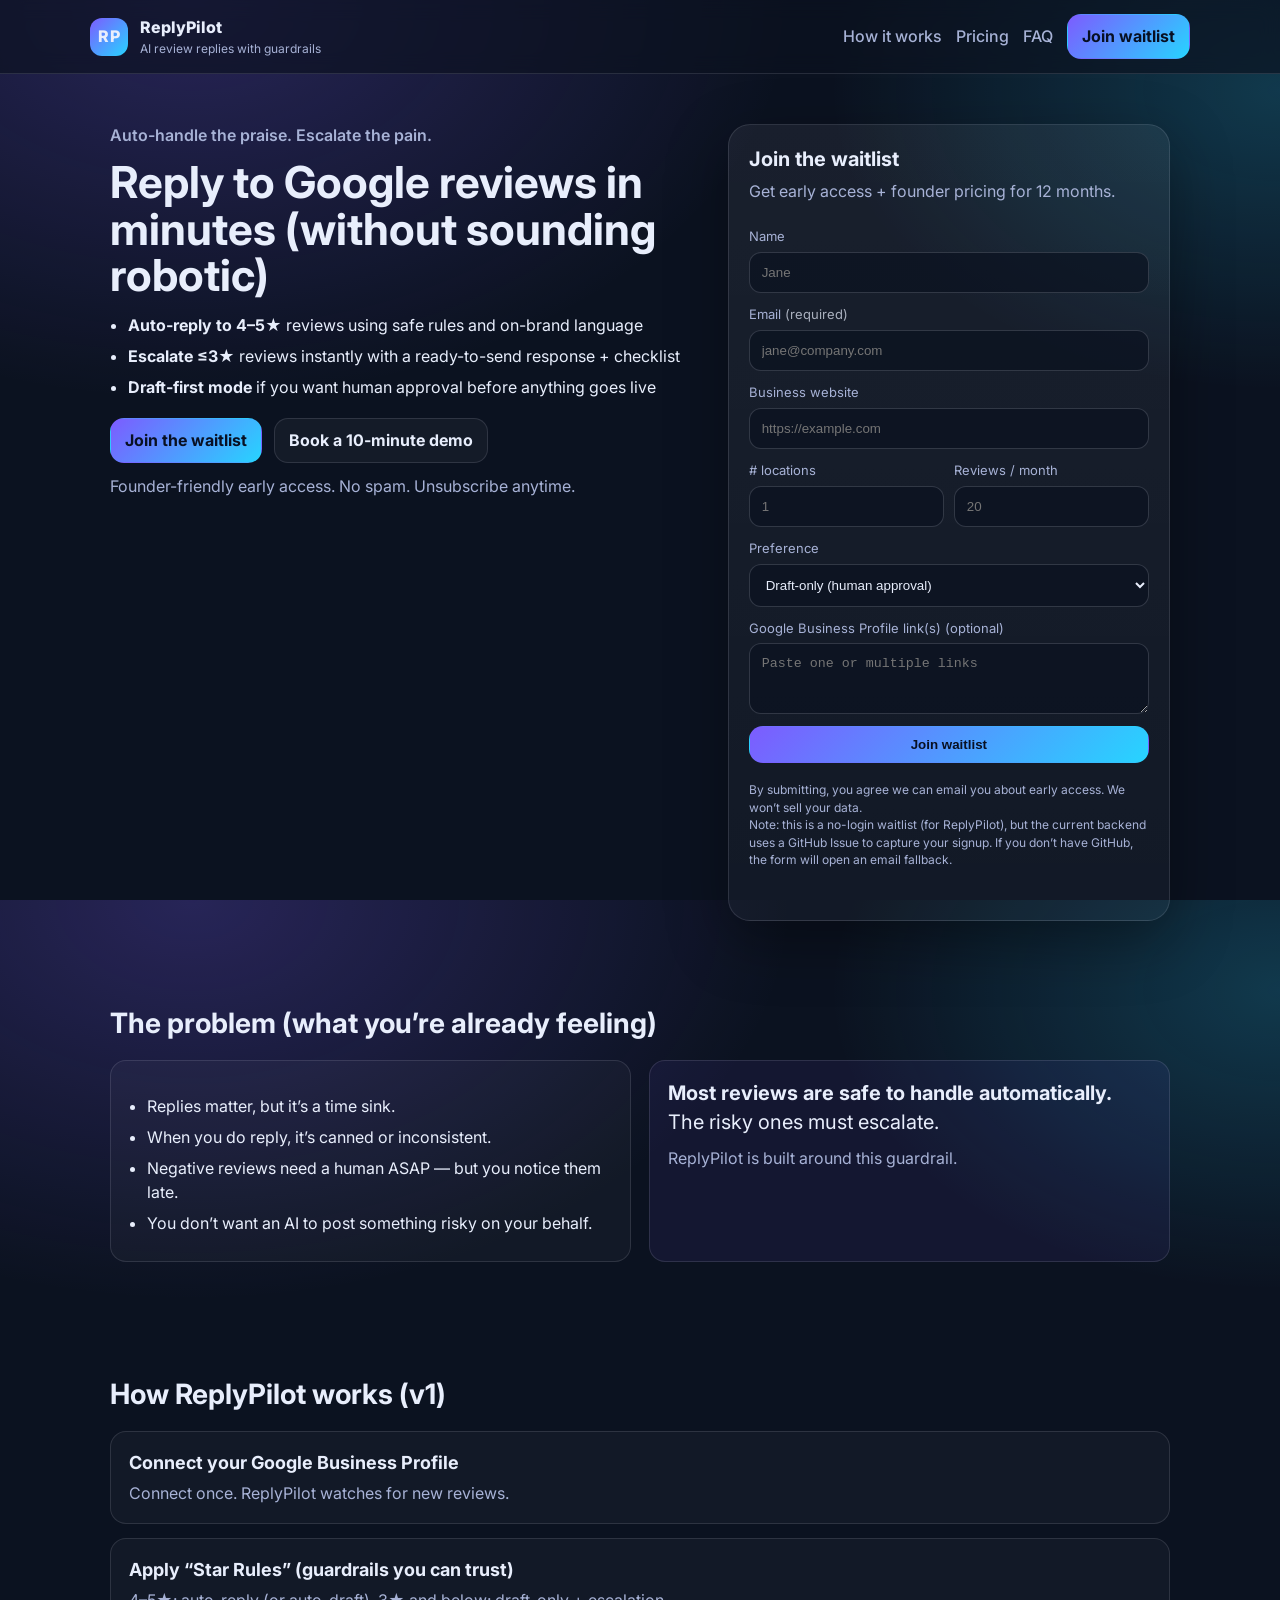
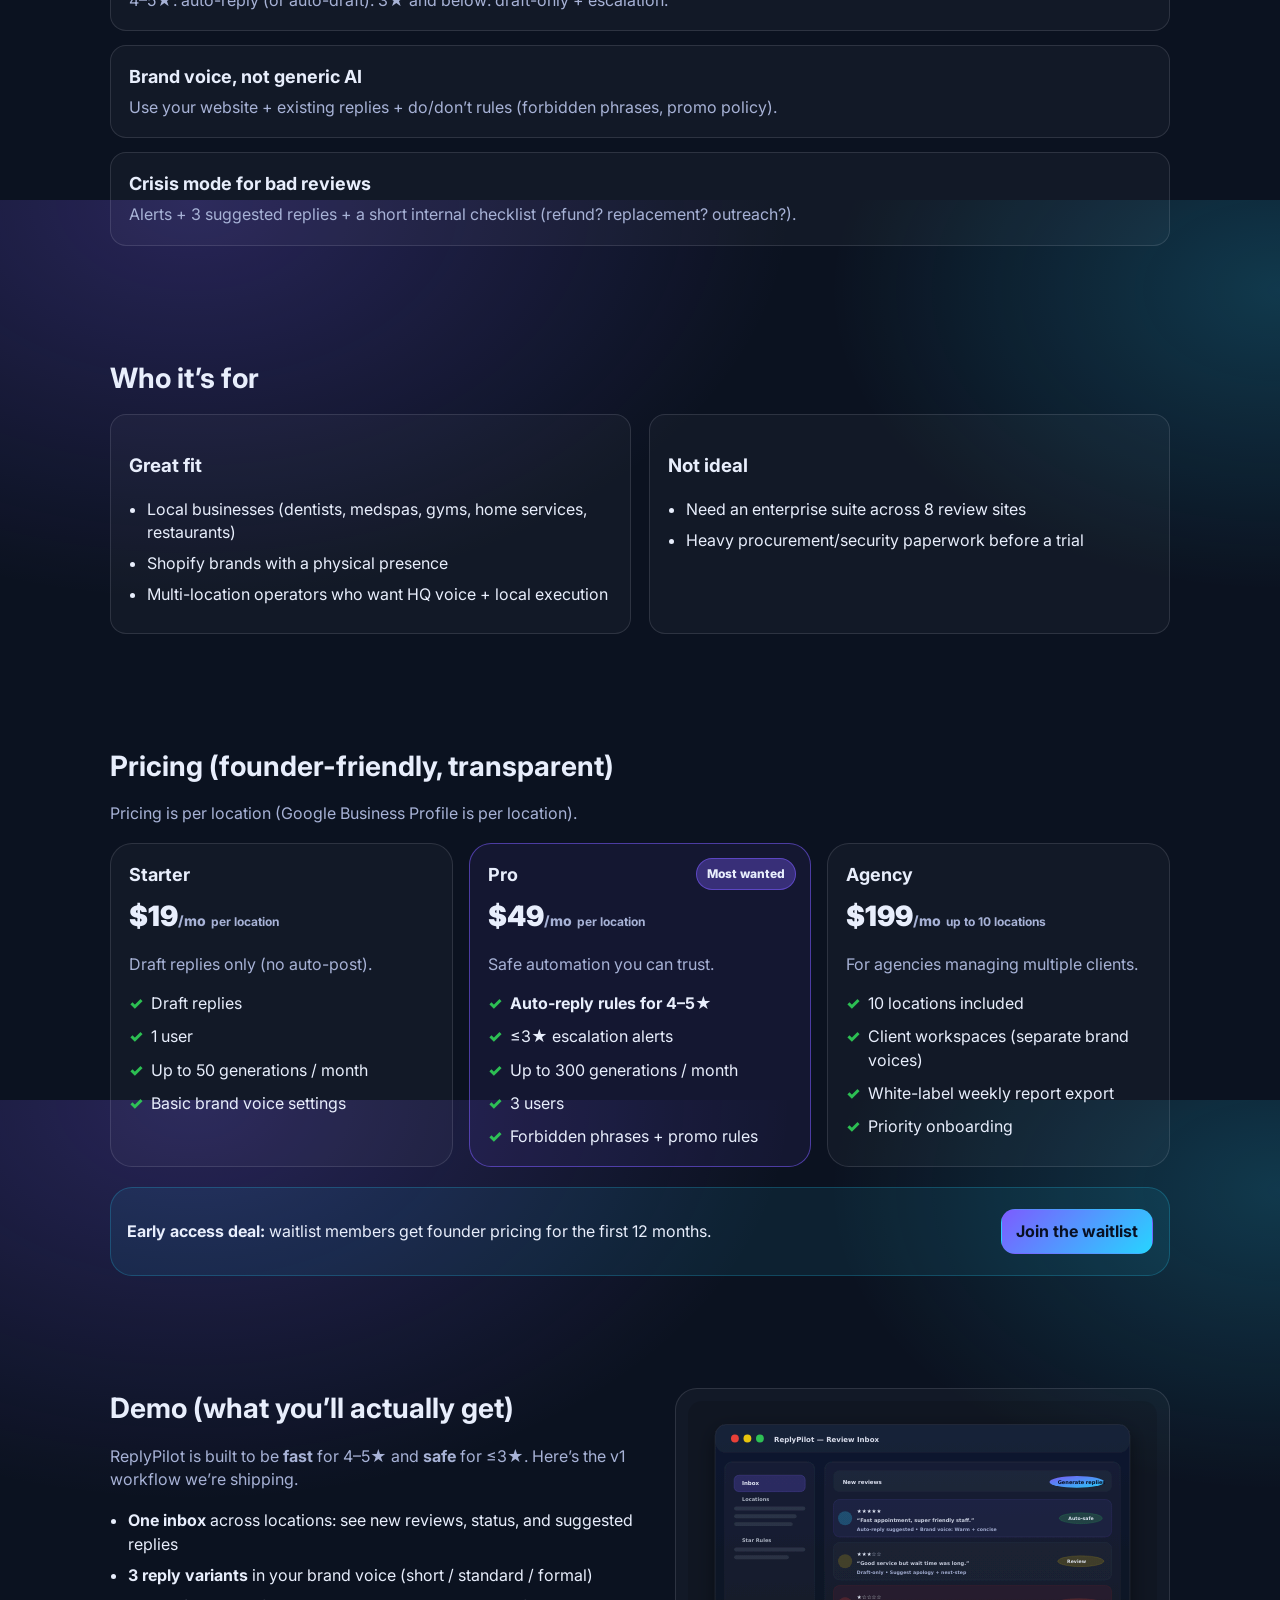
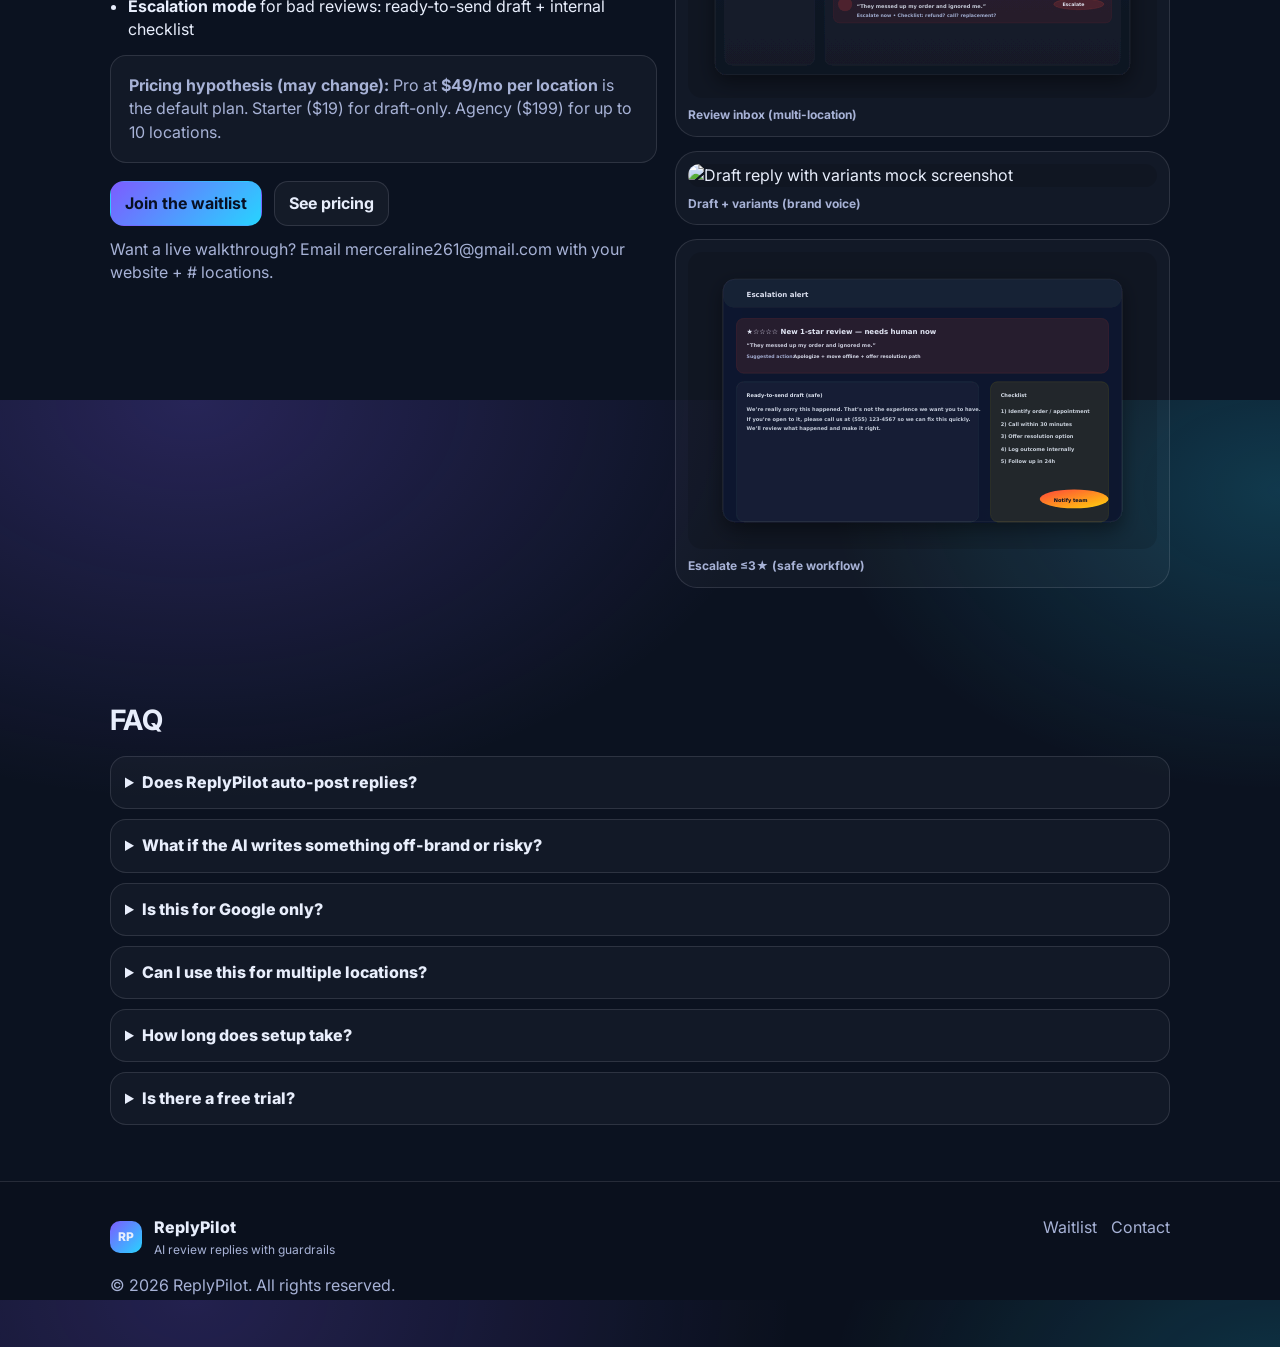
==== index.html @ cf3e29af "Add demo screenshots + CTA section" ====
<!doctype html>
<html lang="en">
  <head>
    <meta charset="utf-8" />
    <meta name="viewport" content="width=device-width, initial-scale=1" />
    <title>ReplyPilot — AI Review Replies for Google Business Profile</title>
    <meta
      name="description"
      content="ReplyPilot helps local businesses reply to Google reviews fast, consistently, and in their brand voice—with safe guardrails. Join the waitlist for early access + founder pricing."
    />
    <meta property="og:title" content="ReplyPilot — AI review replies with guardrails" />
    <meta
      property="og:description"
      content="Auto-handle the praise. Escalate the pain. Join the waitlist for early access + founder pricing."
    />
    <meta property="og:type" content="website" />
    <meta name="theme-color" content="#0b1220" />

    <link rel="preconnect" href="https://fonts.googleapis.com" />
    <link rel="preconnect" href="https://fonts.gstatic.com" crossorigin />
    <link
      href="https://fonts.googleapis.com/css2?family=Inter:wght@400;500;600;700&display=swap"
      rel="stylesheet"
    />
    <link rel="stylesheet" href="./styles.css" />
  </head>

  <body>
    <header class="topbar">
      <div class="container topbar__inner">
        <div class="brand">
          <div class="brand__mark" aria-hidden="true">RP</div>
          <div class="brand__text">
            <div class="brand__name">ReplyPilot</div>
            <div class="brand__tag">AI review replies with guardrails</div>
          </div>
        </div>

        <nav class="topbar__nav" aria-label="Primary">
          <a href="#how" class="navlink">How it works</a>
          <a href="#pricing" class="navlink">Pricing</a>
          <a href="#faq" class="navlink">FAQ</a>
          <a href="#waitlist" class="btn btn--primary">Join waitlist</a>
        </nav>
      </div>
    </header>

    <main>
      <section class="hero">
        <div class="container hero__grid">
          <div class="hero__copy">
            <p class="eyebrow">Auto-handle the praise. Escalate the pain.</p>
            <h1>Reply to Google reviews in minutes (without sounding robotic)</h1>

            <ul class="bullets">
              <li><strong>Auto-reply to 4–5★</strong> reviews using safe rules and on-brand language</li>
              <li><strong>Escalate ≤3★</strong> reviews instantly with a ready-to-send response + checklist</li>
              <li><strong>Draft-first mode</strong> if you want human approval before anything goes live</li>
            </ul>

            <div class="cta-row">
              <a class="btn btn--primary" href="#waitlist">Join the waitlist</a>
              <a class="btn btn--ghost" href="#demo">Book a 10-minute demo</a>
            </div>

            <p class="subtext">Founder-friendly early access. No spam. Unsubscribe anytime.</p>
          </div>

          <aside class="hero__card" aria-label="Waitlist card">
            <div class="card">
              <div class="card__header">
                <h2 class="card__title">Join the waitlist</h2>
                <p class="card__subtitle">Get early access + founder pricing for 12 months.</p>
              </div>

              <form id="waitlist" class="form" autocomplete="on">
                <label class="field">
                  <span>Name</span>
                  <input name="name" type="text" placeholder="Jane" />
                </label>

                <label class="field">
                  <span>Email <em>(required)</em></span>
                  <input name="email" type="email" required placeholder="jane@company.com" />
                </label>

                <label class="field">
                  <span>Business website</span>
                  <input name="website" type="url" placeholder="https://example.com" />
                </label>

                <div class="fieldrow">
                  <label class="field">
                    <span># locations</span>
                    <input name="locations" inputmode="numeric" pattern="[0-9]*" placeholder="1" />
                  </label>

                  <label class="field">
                    <span>Reviews / month</span>
                    <input name="reviews_per_month" inputmode="numeric" pattern="[0-9]*" placeholder="20" />
                  </label>
                </div>

                <label class="field">
                  <span>Preference</span>
                  <select name="mode">
                    <option value="draft_only">Draft-only (human approval)</option>
                    <option value="auto_reply_positive">Auto-reply 4–5★, escalate ≤3★</option>
                    <option value="unsure">Not sure yet</option>
                  </select>
                </label>

                <label class="field">
                  <span>Google Business Profile link(s) (optional)</span>
                  <textarea
                    name="gbp_links"
                    rows="3"
                    placeholder="Paste one or multiple links"
                  ></textarea>
                </label>

                <input type="hidden" name="source" value="replypilot-waitlist" />
                <input type="hidden" name="page" value="/" />

                <!-- Attribution (populated by app.js from URL + localStorage) -->
                <input type="hidden" name="utm_source" value="" />
                <input type="hidden" name="utm_medium" value="" />
                <input type="hidden" name="utm_campaign" value="" />
                <input type="hidden" name="utm_content" value="" />
                <input type="hidden" name="utm_term" value="" />
                <input type="hidden" name="ref" value="" />
                <input type="hidden" name="landing" value="" />

                <button class="btn btn--primary btn--full" type="submit">
                  Join waitlist
                </button>

                <p class="fineprint">
                  By submitting, you agree we can email you about early access. We won’t sell your data.
                  <br />
                  Note: this is a no-login waitlist (for ReplyPilot), but the current backend uses a GitHub Issue to capture your signup.
                  If you don’t have GitHub, the form will open an email fallback.
                </p>

                <div class="form__status" role="status" aria-live="polite"></div>
              </form>
            </div>
          </aside>
        </div>
      </section>

      <section class="section" id="problem">
        <div class="container">
          <h2>The problem (what you’re already feeling)</h2>
          <div class="grid-2">
            <div class="panel">
              <ul class="bullets">
                <li>Replies matter, but it’s a time sink.</li>
                <li>When you do reply, it’s canned or inconsistent.</li>
                <li>Negative reviews need a human ASAP — but you notice them late.</li>
                <li>You don’t want an AI to post something risky on your behalf.</li>
              </ul>
            </div>
            <div class="panel panel--quote">
              <p class="quote">
                <strong>Most reviews are safe to handle automatically.</strong><br />
                The risky ones must escalate.
              </p>
              <p class="quote__sub">ReplyPilot is built around this guardrail.</p>
            </div>
          </div>
        </div>
      </section>

      <section class="section" id="how">
        <div class="container">
          <h2>How ReplyPilot works (v1)</h2>
          <ol class="steps">
            <li>
              <h3>Connect your Google Business Profile</h3>
              <p>Connect once. ReplyPilot watches for new reviews.</p>
            </li>
            <li>
              <h3>Apply “Star Rules” (guardrails you can trust)</h3>
              <p>
                4–5★: auto-reply (or auto-draft). 3★ and below: draft-only + escalation.
              </p>
            </li>
            <li>
              <h3>Brand voice, not generic AI</h3>
              <p>
                Use your website + existing replies + do/don’t rules (forbidden phrases, promo policy).
              </p>
            </li>
            <li>
              <h3>Crisis mode for bad reviews</h3>
              <p>
                Alerts + 3 suggested replies + a short internal checklist (refund? replacement? outreach?).
              </p>
            </li>
          </ol>
        </div>
      </section>

      <section class="section" id="for">
        <div class="container">
          <h2>Who it’s for</h2>
          <div class="grid-2">
            <div class="panel">
              <h3>Great fit</h3>
              <ul class="bullets">
                <li>Local businesses (dentists, medspas, gyms, home services, restaurants)</li>
                <li>Shopify brands with a physical presence</li>
                <li>Multi-location operators who want HQ voice + local execution</li>
              </ul>
            </div>
            <div class="panel">
              <h3>Not ideal</h3>
              <ul class="bullets">
                <li>Need an enterprise suite across 8 review sites</li>
                <li>Heavy procurement/security paperwork before a trial</li>
              </ul>
            </div>
          </div>
        </div>
      </section>

      <section class="section" id="pricing">
        <div class="container">
          <h2>Pricing (founder-friendly, transparent)</h2>
          <p class="section__lead">Pricing is per location (Google Business Profile is per location).</p>

          <div class="pricing">
            <article class="pricecard">
              <div class="pricecard__top">
                <h3>Starter</h3>
                <p class="price">$19<span>/mo</span> <small>per location</small></p>
                <p class="muted">Draft replies only (no auto-post).</p>
              </div>
              <ul class="checklist">
                <li>Draft replies</li>
                <li>1 user</li>
                <li>Up to 50 generations / month</li>
                <li>Basic brand voice settings</li>
              </ul>
            </article>

            <article class="pricecard pricecard--featured" aria-label="Pro plan">
              <div class="pricecard__badge">Most wanted</div>
              <div class="pricecard__top">
                <h3>Pro</h3>
                <p class="price">$49<span>/mo</span> <small>per location</small></p>
                <p class="muted">Safe automation you can trust.</p>
              </div>
              <ul class="checklist">
                <li><strong>Auto-reply rules for 4–5★</strong></li>
                <li>≤3★ escalation alerts</li>
                <li>Up to 300 generations / month</li>
                <li>3 users</li>
                <li>Forbidden phrases + promo rules</li>
              </ul>
            </article>

            <article class="pricecard">
              <div class="pricecard__top">
                <h3>Agency</h3>
                <p class="price">$199<span>/mo</span> <small>up to 10 locations</small></p>
                <p class="muted">For agencies managing multiple clients.</p>
              </div>
              <ul class="checklist">
                <li>10 locations included</li>
                <li>Client workspaces (separate brand voices)</li>
                <li>White-label weekly report export</li>
                <li>Priority onboarding</li>
              </ul>
            </article>
          </div>

          <div class="callout">
            <p>
              <strong>Early access deal:</strong> waitlist members get founder pricing for the first 12 months.
            </p>
            <a class="btn btn--primary" href="#waitlist">Join the waitlist</a>
          </div>
        </div>
      </section>

      <section class="section" id="demo">
        <div class="container">
          <div class="demo">
            <div class="demo__copy">
              <h2>Demo (what you’ll actually get)</h2>
              <p class="section__lead">
                ReplyPilot is built to be <strong>fast</strong> for 4–5★ and <strong>safe</strong> for ≤3★.
                Here’s the v1 workflow we’re shipping.
              </p>

              <ul class="bullets demo__bullets">
                <li><strong>One inbox</strong> across locations: see new reviews, status, and suggested replies</li>
                <li><strong>3 reply variants</strong> in your brand voice (short / standard / formal)</li>
                <li><strong>Escalation mode</strong> for bad reviews: ready-to-send draft + internal checklist</li>
              </ul>

              <div class="panel demo__pricing">
                <p class="muted" style="margin:0">
                  <strong>Pricing hypothesis (may change):</strong>
                  <span>Pro at <strong>$49/mo per location</strong> is the default plan.</span>
                  <span class="muted">Starter ($19) for draft-only. Agency ($199) for up to 10 locations.</span>
                </p>
              </div>

              <div class="cta-row">
                <a class="btn btn--primary" href="#waitlist">Join the waitlist</a>
                <a class="btn btn--ghost" href="#pricing">See pricing</a>
              </div>

              <p class="subtext" style="margin-bottom:0">
                Want a live walkthrough? Email
                <a href="mailto:merceraline261@gmail.com?subject=ReplyPilot%20demo%20request">merceraline261@gmail.com</a>
                with your website + # locations.
              </p>
            </div>

            <div class="demo__shots" aria-label="Product screenshots">
              <figure class="shot">
                <img src="./assets/screens/inbox.svg" alt="ReplyPilot review inbox mock screenshot" loading="lazy" />
                <figcaption>Review inbox (multi-location)</figcaption>
              </figure>
              <figure class="shot">
                <img src="./assets/screens/draft.svg" alt="Draft reply with variants mock screenshot" loading="lazy" />
                <figcaption>Draft + variants (brand voice)</figcaption>
              </figure>
              <figure class="shot">
                <img src="./assets/screens/escalation.svg" alt="Escalation alert mock screenshot" loading="lazy" />
                <figcaption>Escalate ≤3★ (safe workflow)</figcaption>
              </figure>
            </div>
          </div>
        </div>
      </section>

      <section class="section" id="faq">
        <div class="container">
          <h2>FAQ</h2>
          <div class="faq">
            <details>
              <summary>Does ReplyPilot auto-post replies?</summary>
              <p>
                Only if you turn it on — and only for reviews that match your safe rules (typically 4–5★).
                Negative reviews default to draft-only + escalation.
              </p>
            </details>
            <details>
              <summary>What if the AI writes something off-brand or risky?</summary>
              <p>
                You control tone, max length, forbidden phrases, and promo/discount policy. You can keep
                everything in draft-only mode.
              </p>
            </details>
            <details>
              <summary>Is this for Google only?</summary>
              <p>
                V1 focuses on Google Business Profile because it’s where most SMB review volume lives.
                Other platforms may come later.
              </p>
            </details>
            <details>
              <summary>Can I use this for multiple locations?</summary>
              <p>Yes. Pricing is per location and the inbox supports multi-location views.</p>
            </details>
            <details>
              <summary>How long does setup take?</summary>
              <p>Target: 10 minutes.</p>
            </details>
            <details>
              <summary>Is there a free trial?</summary>
              <p>
                For early access, we’ll offer a short trial (or a “first month refundable”) depending on
                onboarding load.
              </p>
            </details>
          </div>
        </div>
      </section>

      <footer class="footer">
        <div class="container footer__inner">
          <div>
            <div class="brand brand--small">
              <div class="brand__mark" aria-hidden="true">RP</div>
              <div class="brand__text">
                <div class="brand__name">ReplyPilot</div>
                <div class="brand__tag">AI review replies with guardrails</div>
              </div>
            </div>
            <p class="muted">© <span id="year"></span> ReplyPilot. All rights reserved.</p>
          </div>

          <div class="footer__links">
            <a href="#waitlist">Waitlist</a>
            <a href="mailto:merceraline261@gmail.com">Contact</a>
          </div>
        </div>
      </footer>
    </main>

    <script src="./app.js"></script>
  </body>
</html>
---- styles.css ----
:root{
  --bg:#0b1220;
  --panel:#0f1930;
  --panel2:#0e1730;
  --text:#e8eefc;
  --muted:#a7b2d6;
  --brand:#7c5cff;
  --brand2:#27d4ff;
  --ok:#30d158;
  --warn:#ffd60a;
  --danger:#ff453a;
  --border:rgba(232,238,252,.12);
  --shadow: 0 20px 60px rgba(0,0,0,.35);
  --radius:16px;
  --radius2:22px;
  --max:1100px;
}
*{box-sizing:border-box}
html,body{height:100%}
body{
  margin:0;
  font-family:Inter,system-ui,-apple-system,Segoe UI,Roboto,Helvetica,Arial,sans-serif;
  background: radial-gradient(1200px 800px at 15% 0%, rgba(124,92,255,.25), transparent 50%),
              radial-gradient(900px 600px at 100% 10%, rgba(39,212,255,.20), transparent 50%),
              var(--bg);
  color:var(--text);
  line-height:1.45;
}
a{color:inherit;text-decoration:none}
a:hover{text-decoration:underline}

.container{max-width:var(--max);margin:0 auto;padding:0 20px}

.topbar{
  position:sticky;top:0;z-index:10;
  backdrop-filter: blur(10px);
  background:rgba(11,18,32,.65);
  border-bottom:1px solid var(--border);
}
.topbar__inner{display:flex;align-items:center;justify-content:space-between;padding:14px 0;gap:16px}
.topbar__nav{display:flex;align-items:center;gap:14px;flex-wrap:wrap;justify-content:flex-end}
.navlink{color:var(--muted);font-weight:500}
.navlink:hover{color:var(--text);text-decoration:none}

.brand{display:flex;align-items:center;gap:12px}
.brand__mark{
  width:38px;height:38px;border-radius:12px;
  display:grid;place-items:center;
  background:linear-gradient(135deg,var(--brand),var(--brand2));
  font-weight:800;letter-spacing:.5px;
}
.brand__name{font-weight:800}
.brand__tag{color:var(--muted);font-size:12px;margin-top:1px}
.brand--small .brand__mark{width:32px;height:32px;border-radius:10px;font-size:12px}

.hero{padding:50px 0 26px}
.hero__grid{display:grid;grid-template-columns:1.2fr .9fr;gap:28px;align-items:start}
.eyebrow{color:var(--muted);font-weight:600;margin:0 0 12px}
.hero h1{font-size:44px;line-height:1.05;margin:0 0 14px}
.subtext{color:var(--muted);margin-top:12px}

.bullets{margin:16px 0 0;padding-left:18px;color:var(--text)}
.bullets li{margin:8px 0;color:var(--text)}

.cta-row{display:flex;gap:12px;flex-wrap:wrap;margin-top:18px}

.section{padding:56px 0}
.section h2{font-size:28px;margin:0 0 16px}
.section__lead{color:var(--muted);margin:0 0 18px}

.grid-2{display:grid;grid-template-columns:1fr 1fr;gap:18px}
.panel{
  background:rgba(255,255,255,.03);
  border:1px solid var(--border);
  border-radius:var(--radius);
  padding:18px;
}
.panel--quote{background:rgba(124,92,255,.08)}
.quote{font-size:20px;margin:0}
.quote__sub{color:var(--muted);margin:10px 0 0}

.steps{list-style:none;padding:0;margin:0;display:grid;gap:14px}
.steps li{
  background:rgba(255,255,255,.03);
  border:1px solid var(--border);
  border-radius:var(--radius);
  padding:18px;
}
.steps h3{margin:0 0 6px;font-size:18px}
.steps p{margin:0;color:var(--muted)}

.card{
  background:linear-gradient(180deg, rgba(255,255,255,.06), rgba(255,255,255,.03));
  border:1px solid var(--border);
  border-radius:var(--radius2);
  box-shadow:var(--shadow);
  overflow:hidden;
}
.card__header{padding:20px 20px 10px}
.card__title{margin:0;font-size:20px}
.card__subtitle{margin:6px 0 0;color:var(--muted)}

.form{padding:14px 20px 20px;display:grid;gap:12px}
.field{display:grid;gap:6px}
.field span{color:var(--muted);font-size:13px}
.field em{font-style:normal;color:rgba(232,238,252,.7)}
input,textarea,select{
  width:100%;
  padding:12px 12px;
  border-radius:12px;
  border:1px solid rgba(232,238,252,.16);
  background:rgba(11,18,32,.7);
  color:var(--text);
  outline:none;
}
textarea{resize:vertical}
input:focus,textarea:focus,select:focus{border-color:rgba(124,92,255,.65);box-shadow:0 0 0 4px rgba(124,92,255,.16)}

.fieldrow{display:grid;grid-template-columns:1fr 1fr;gap:10px}

.btn{
  display:inline-flex;align-items:center;justify-content:center;
  border-radius:14px;
  padding:10px 14px;
  font-weight:700;
  border:1px solid transparent;
  cursor:pointer;
}
.btn--full{width:100%}
.btn--primary{
  background:linear-gradient(135deg,var(--brand),var(--brand2));
  color:#081023;
}
.btn--ghost{
  background:rgba(255,255,255,.04);
  border:1px solid var(--border);
  color:var(--text);
}
.btn--ghost:hover{background:rgba(255,255,255,.06);text-decoration:none}
.btn--primary:hover{text-decoration:none;filter:saturate(1.06)}

.fineprint{color:var(--muted);font-size:12px;margin:6px 0 0}
.form__status{min-height:20px;font-size:13px;color:var(--muted)}
.form__status.success{color:rgba(48,209,88,.9)}
.form__status.error{color:rgba(255,69,58,.95)}

.pricing{display:grid;grid-template-columns:1fr 1fr 1fr;gap:16px;margin-top:18px}
.pricecard{
  background:rgba(255,255,255,.03);
  border:1px solid var(--border);
  border-radius:var(--radius2);
  padding:18px;
  position:relative;
}
.pricecard--featured{border-color:rgba(124,92,255,.55);background:rgba(124,92,255,.08)}
.pricecard__badge{
  position:absolute;top:14px;right:14px;
  background:rgba(124,92,255,.35);
  border:1px solid rgba(124,92,255,.55);
  color:var(--text);
  font-size:12px;font-weight:800;
  padding:6px 10px;border-radius:999px;
}
.pricecard__top h3{margin:0 0 8px;font-size:18px}
.price{margin:0;font-size:28px;font-weight:900}
.price span{font-size:14px;font-weight:800;color:var(--muted)}
.price small{font-size:12px;font-weight:700;color:var(--muted)}
.muted{color:var(--muted)}
.checklist{list-style:none;margin:14px 0 0;padding:0;display:grid;gap:10px}
.checklist li{padding-left:22px;position:relative;color:var(--text)}
.checklist li:before{content:"✓";position:absolute;left:0;top:0;color:rgba(48,209,88,.9);font-weight:900}

.callout{
  margin-top:20px;
  display:flex;align-items:center;justify-content:space-between;gap:14px;flex-wrap:wrap;
  background:rgba(39,212,255,.08);
  border:1px solid rgba(39,212,255,.22);
  border-radius:var(--radius2);
  padding:16px;
}

.demo{display:grid;grid-template-columns:1.05fr .95fr;gap:18px;align-items:start}
.demo__bullets{margin-top:10px}
.demo__pricing{margin-top:14px}
.demo__shots{display:grid;gap:14px}
.shot{
  margin:0;
  background:rgba(255,255,255,.03);
  border:1px solid var(--border);
  border-radius:var(--radius2);
  padding:12px;
}
.shot img{
  width:100%;height:auto;display:block;
  border-radius:14px;
  background:rgba(0,0,0,.12);
}
.shot figcaption{margin-top:8px;color:var(--muted);font-size:12px;font-weight:700}

.faq{display:grid;gap:10px}
.faq details{background:rgba(255,255,255,.03);border:1px solid var(--border);border-radius:var(--radius);padding:14px}
.faq summary{cursor:pointer;font-weight:800}
.faq p{margin:10px 0 0;color:var(--muted)}

.footer{padding:34px 0;border-top:1px solid var(--border);background:rgba(0,0,0,.10)}
.footer__inner{display:flex;justify-content:space-between;align-items:flex-start;gap:20px;flex-wrap:wrap}
.footer__links{display:flex;gap:14px;color:var(--muted)}

@media (max-width: 980px){
  .hero__grid{grid-template-columns:1fr;}
  .hero h1{font-size:36px}
  .pricing{grid-template-columns:1fr;}
  .demo{grid-template-columns:1fr;}
}
@media (max-width: 680px){
  .topbar__nav{display:none}
  .grid-2{grid-template-columns:1fr}
  .fieldrow{grid-template-columns:1fr}
}
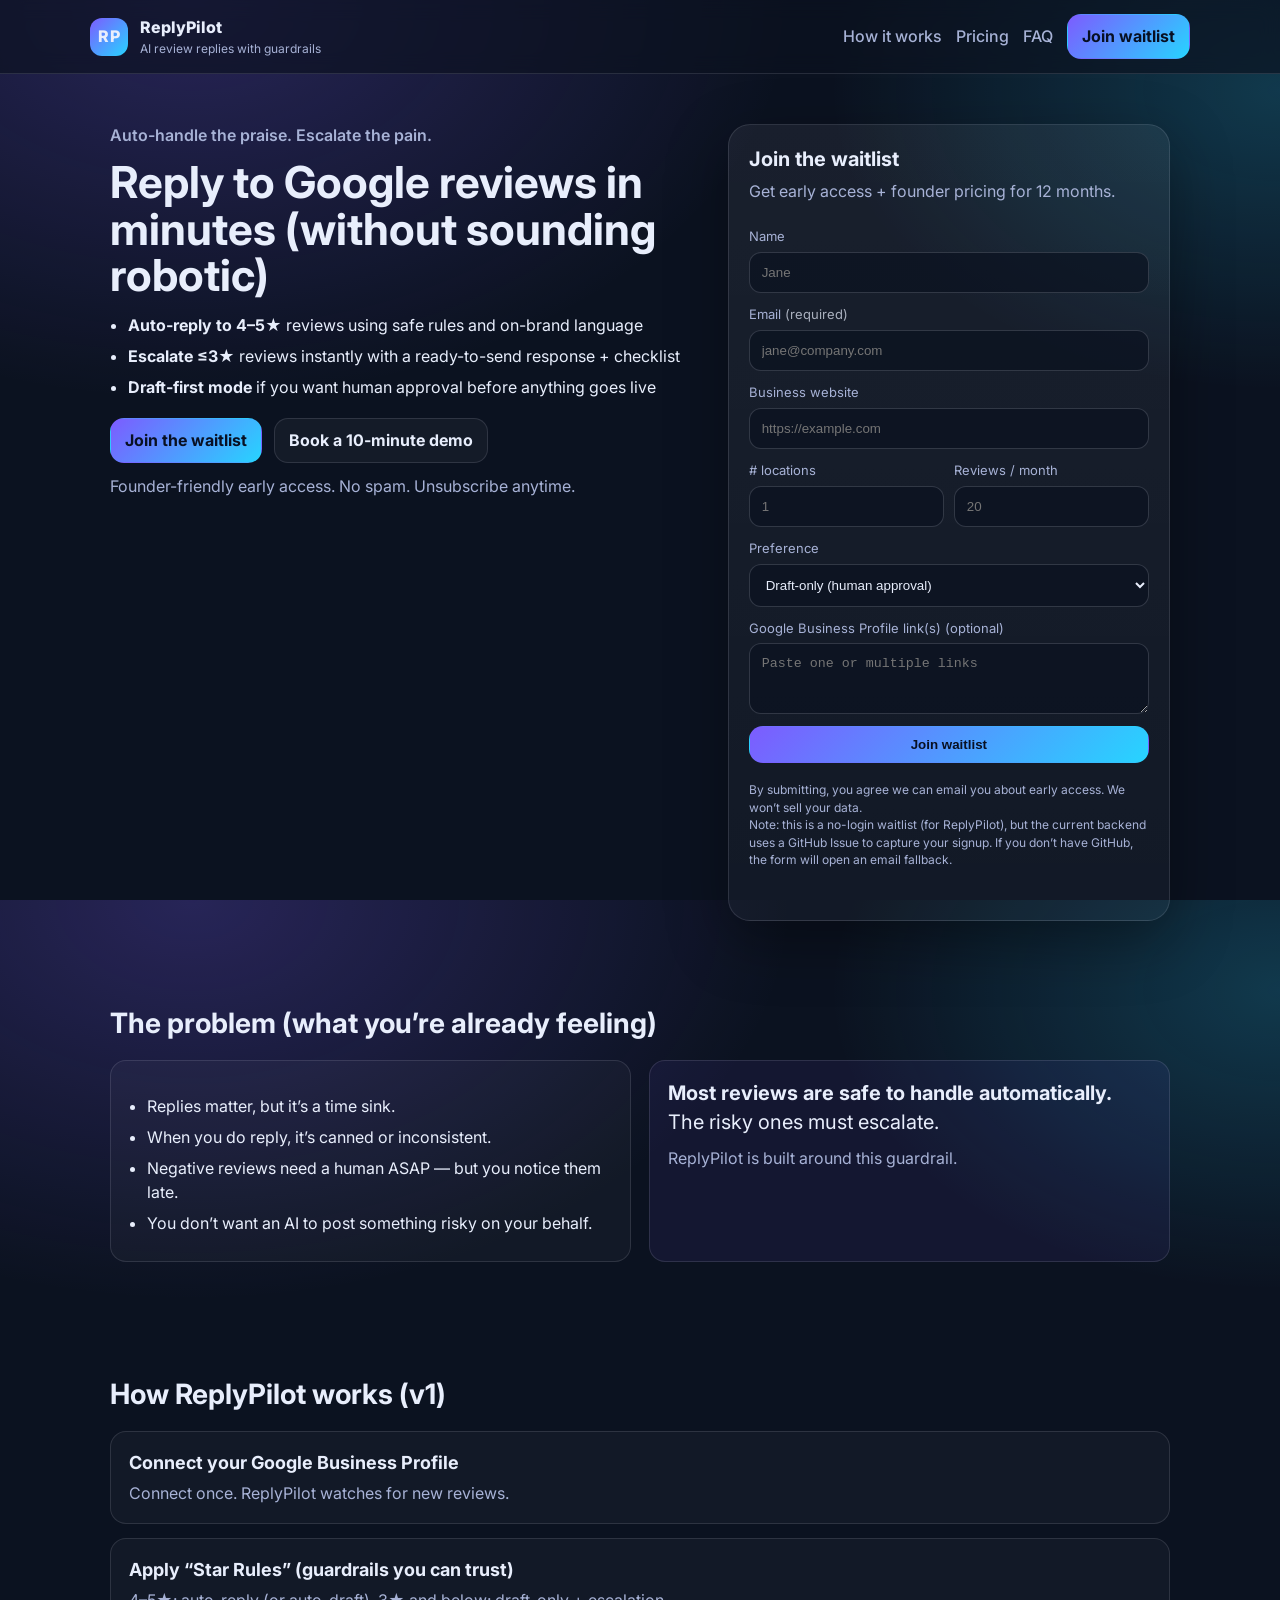
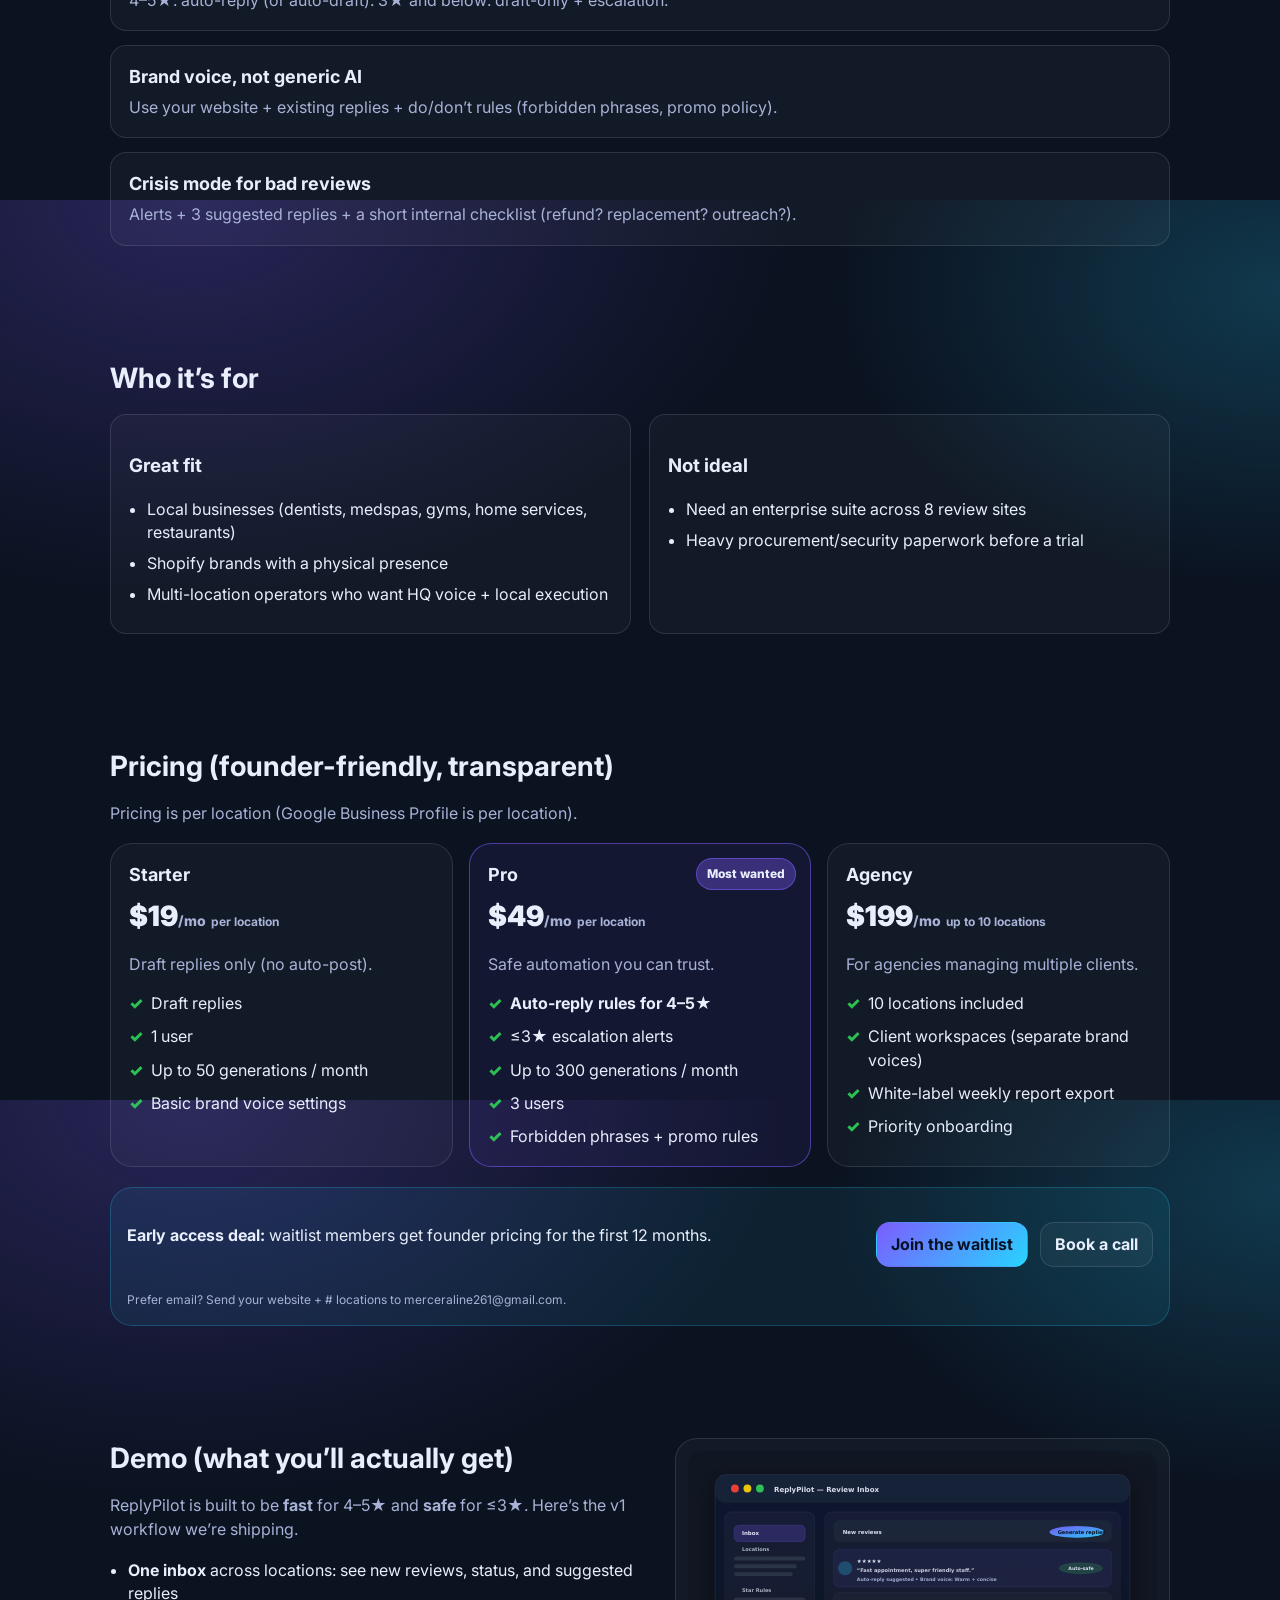
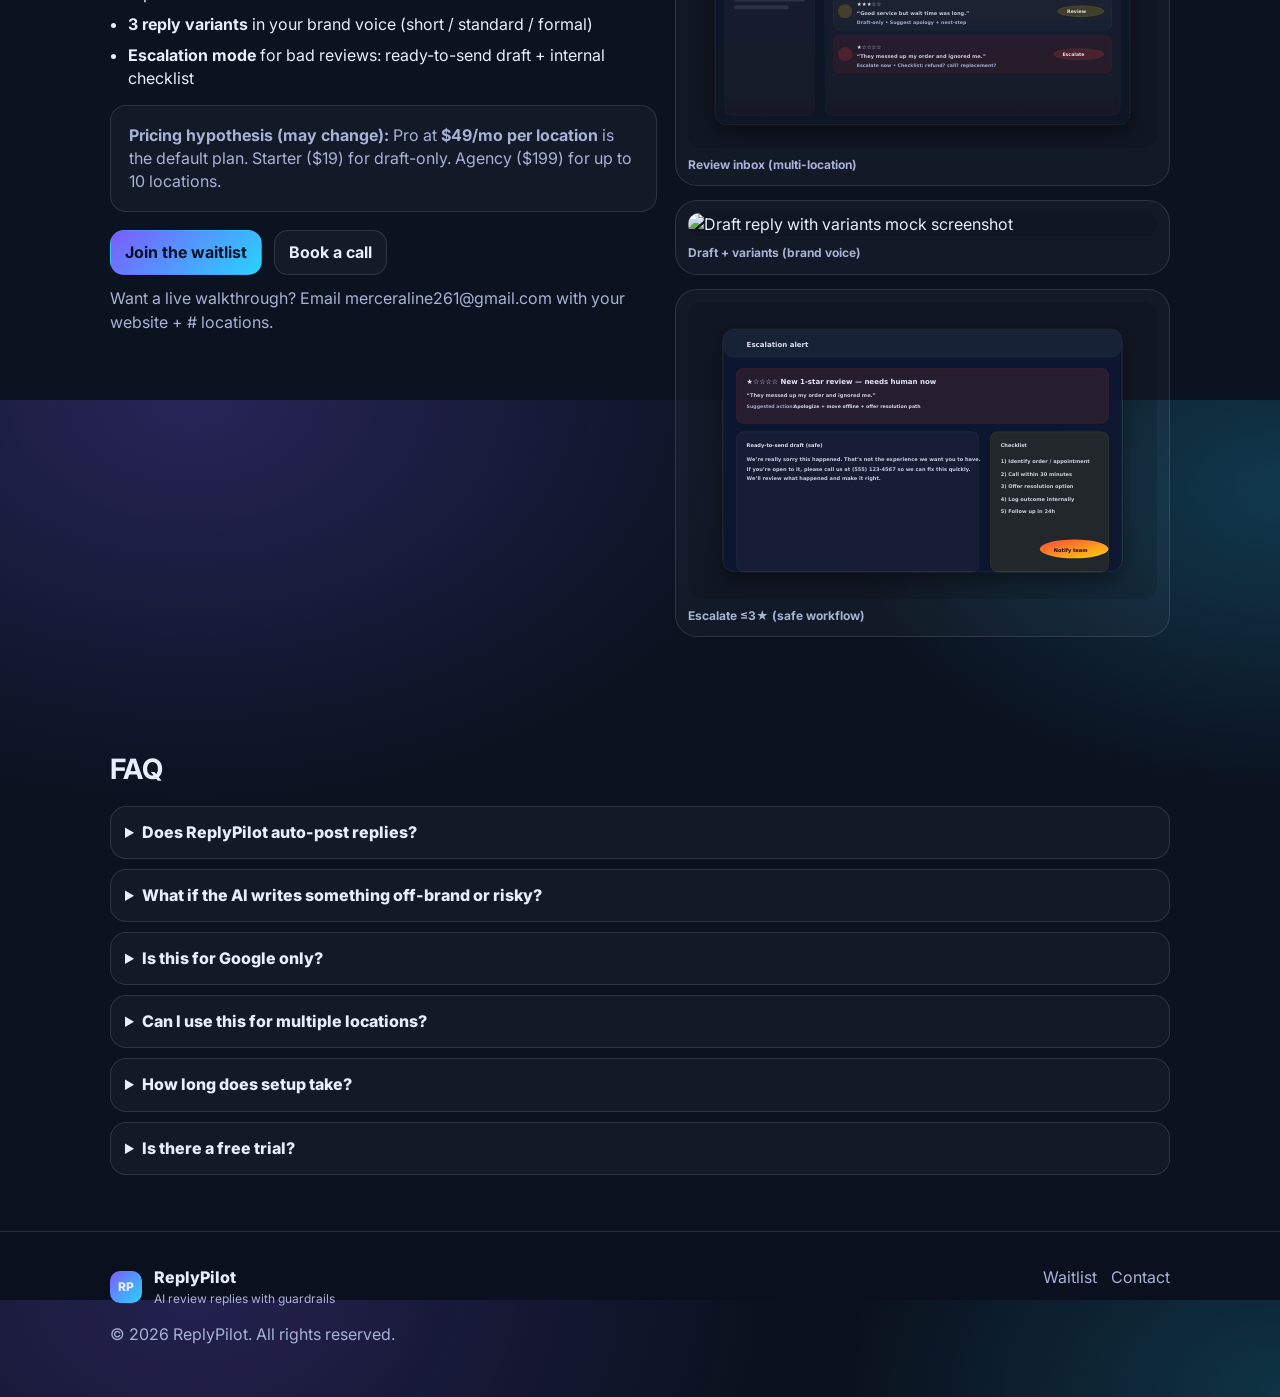
==== commit c894ea78: "Add book-a-call CTA + pricing hypothesis callouts" ====
--- a/index.html
+++ b/index.html
@@ -280,7 +280,15 @@
             <p>
               <strong>Early access deal:</strong> waitlist members get founder pricing for the first 12 months.
             </p>
-            <a class="btn btn--primary" href="#waitlist">Join the waitlist</a>
+            <div class="cta-row">
+              <a class="btn btn--primary" href="#waitlist">Join the waitlist</a>
+              <!-- Calendar link placeholder: replace with your real booking link (Cal.com/Calendly) -->
+              <a class="btn btn--ghost" href="https://cal.com/REPLACE_ME">Book a call</a>
+            </div>
+            <p class="fineprint" style="margin:10px 0 0">
+              Prefer email? Send your website + # locations to
+              <a href="mailto:merceraline261@gmail.com?subject=ReplyPilot%20call%20request">merceraline261@gmail.com</a>.
+            </p>
           </div>
         </div>
       </section>
@@ -311,7 +319,8 @@
 
               <div class="cta-row">
                 <a class="btn btn--primary" href="#waitlist">Join the waitlist</a>
-                <a class="btn btn--ghost" href="#pricing">See pricing</a>
+                <!-- Calendar link placeholder: replace with your real booking link (Cal.com/Calendly) -->
+                <a class="btn btn--ghost" href="https://cal.com/REPLACE_ME">Book a call</a>
               </div>
 
               <p class="subtext" style="margin-bottom:0">
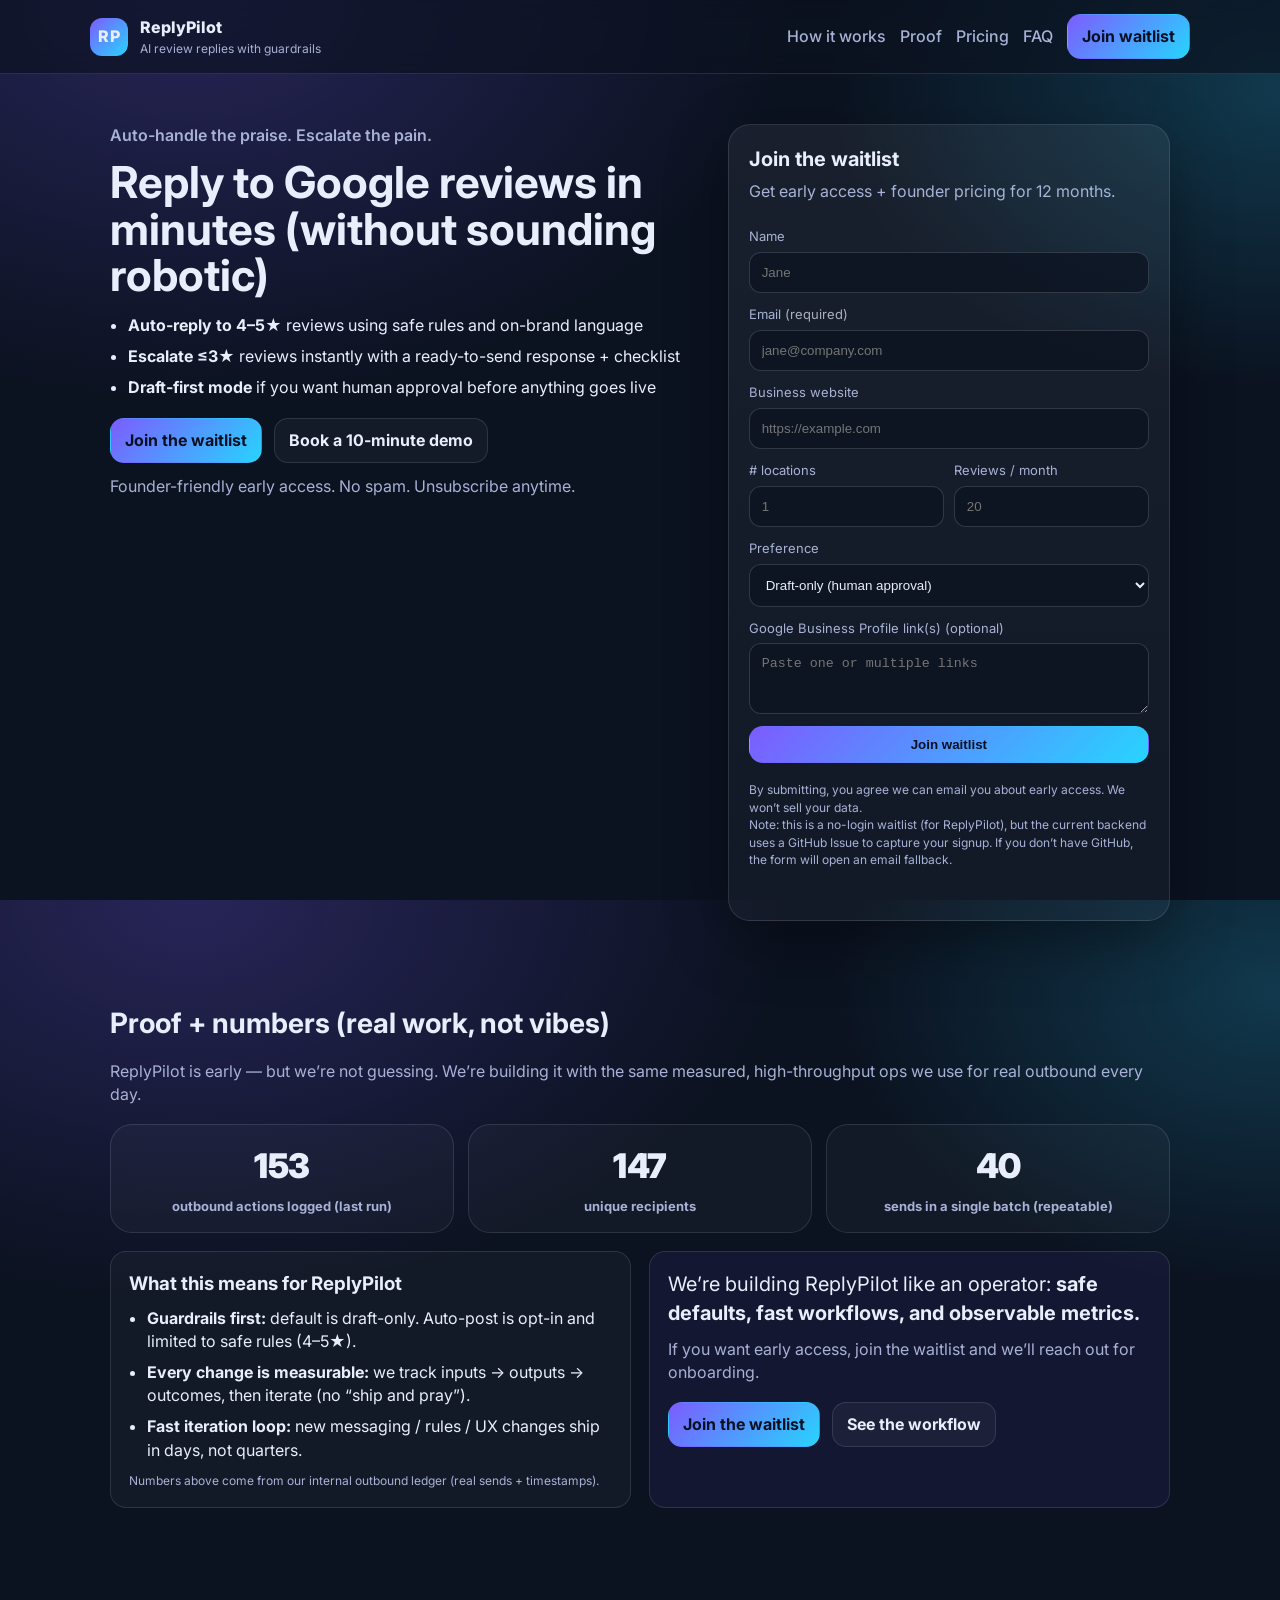
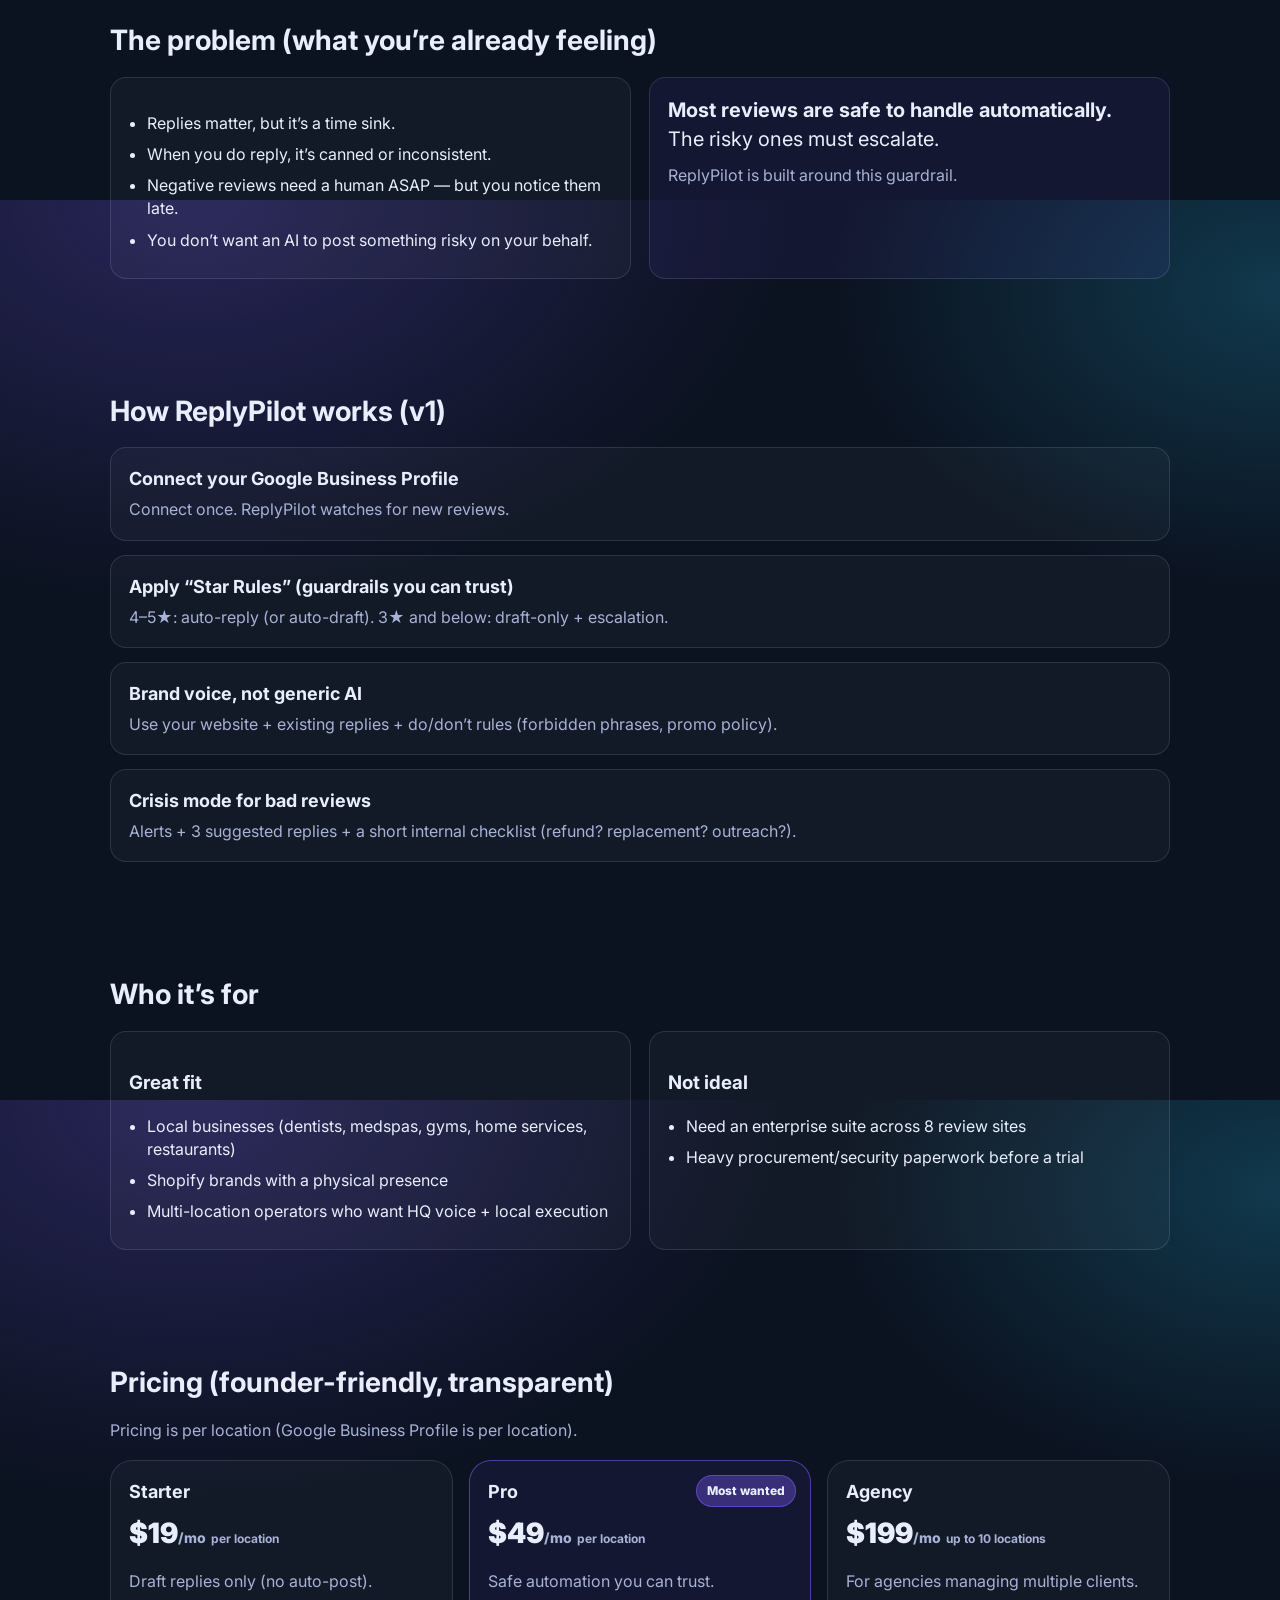
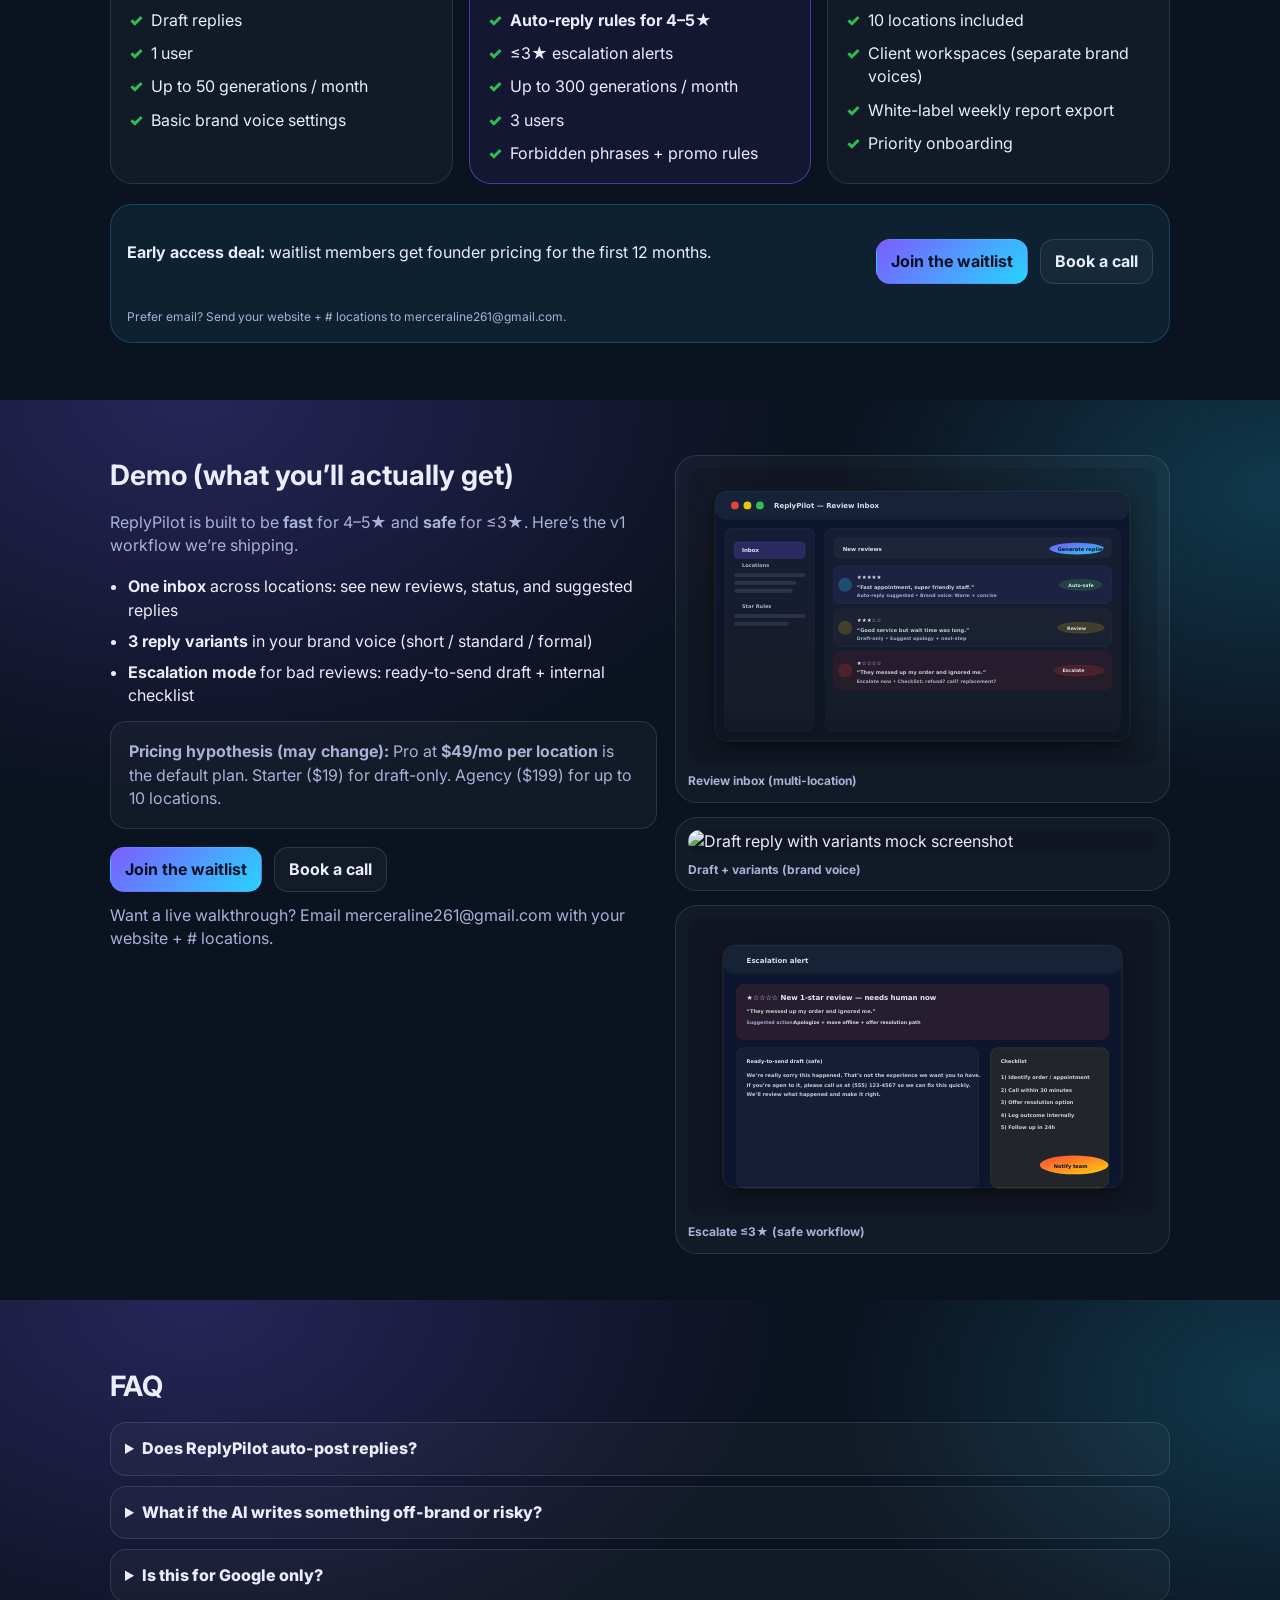
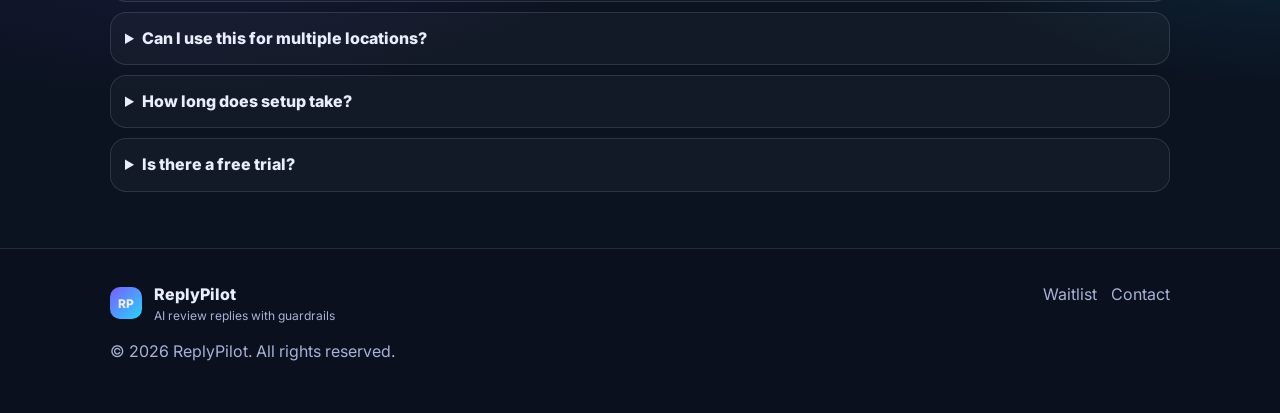
==== commit 4aeed1a9: "Add proof + numbers section" ====
--- a/index.html
+++ b/index.html
@@ -38,6 +38,7 @@
 
         <nav class="topbar__nav" aria-label="Primary">
           <a href="#how" class="navlink">How it works</a>
+          <a href="#proof" class="navlink">Proof</a>
           <a href="#pricing" class="navlink">Pricing</a>
           <a href="#faq" class="navlink">FAQ</a>
           <a href="#waitlist" class="btn btn--primary">Join waitlist</a>
@@ -146,6 +147,57 @@
               </form>
             </div>
           </aside>
+        </div>
+      </section>
+
+      <section class="section" id="proof">
+        <div class="container">
+          <h2>Proof + numbers (real work, not vibes)</h2>
+          <p class="section__lead">
+            ReplyPilot is early — but we’re not guessing. We’re building it with the same measured,
+            high-throughput ops we use for real outbound every day.
+          </p>
+
+          <div class="stats" role="list" aria-label="Proof statistics">
+            <div class="stat" role="listitem">
+              <div class="stat__num">153</div>
+              <div class="stat__label">outbound actions logged (last run)</div>
+            </div>
+            <div class="stat" role="listitem">
+              <div class="stat__num">147</div>
+              <div class="stat__label">unique recipients</div>
+            </div>
+            <div class="stat" role="listitem">
+              <div class="stat__num">40</div>
+              <div class="stat__label">sends in a single batch (repeatable)</div>
+            </div>
+          </div>
+
+          <div class="grid-2" style="margin-top:18px">
+            <div class="panel">
+              <h3 style="margin:0 0 10px">What this means for ReplyPilot</h3>
+              <ul class="bullets" style="margin-top:0">
+                <li><strong>Guardrails first:</strong> default is draft-only. Auto-post is opt-in and limited to safe rules (4–5★).</li>
+                <li><strong>Every change is measurable:</strong> we track inputs → outputs → outcomes, then iterate (no “ship and pray”).</li>
+                <li><strong>Fast iteration loop:</strong> new messaging / rules / UX changes ship in days, not quarters.</li>
+              </ul>
+              <p class="fineprint" style="margin-top:10px">
+                Numbers above come from our internal outbound ledger (real sends + timestamps).
+              </p>
+            </div>
+
+            <div class="panel panel--quote">
+              <p class="quote">
+                We’re building ReplyPilot like an operator:
+                <strong>safe defaults, fast workflows, and observable metrics.</strong>
+              </p>
+              <p class="quote__sub">If you want early access, join the waitlist and we’ll reach out for onboarding.</p>
+              <div class="cta-row">
+                <a class="btn btn--primary" href="#waitlist">Join the waitlist</a>
+                <a class="btn btn--ghost" href="#demo">See the workflow</a>
+              </div>
+            </div>
+          </div>
         </div>
       </section>
 
--- a/styles.css
+++ b/styles.css
@@ -69,6 +69,18 @@
 .section__lead{color:var(--muted);margin:0 0 18px}
 
 .grid-2{display:grid;grid-template-columns:1fr 1fr;gap:18px}
+
+.stats{display:grid;grid-template-columns:repeat(3,1fr);gap:14px;margin-top:18px}
+.stat{
+  background:rgba(255,255,255,.03);
+  border:1px solid var(--border);
+  border-radius:var(--radius2);
+  padding:16px;
+  text-align:center;
+}
+.stat__num{font-size:34px;font-weight:900;letter-spacing:-.5px}
+.stat__label{color:var(--muted);font-size:13px;font-weight:700;margin-top:6px}
+
 .panel{
   background:rgba(255,255,255,.03);
   border:1px solid var(--border);
@@ -215,5 +227,6 @@
 @media (max-width: 680px){
   .topbar__nav{display:none}
   .grid-2{grid-template-columns:1fr}
+  .stats{grid-template-columns:1fr}
   .fieldrow{grid-template-columns:1fr}
 }
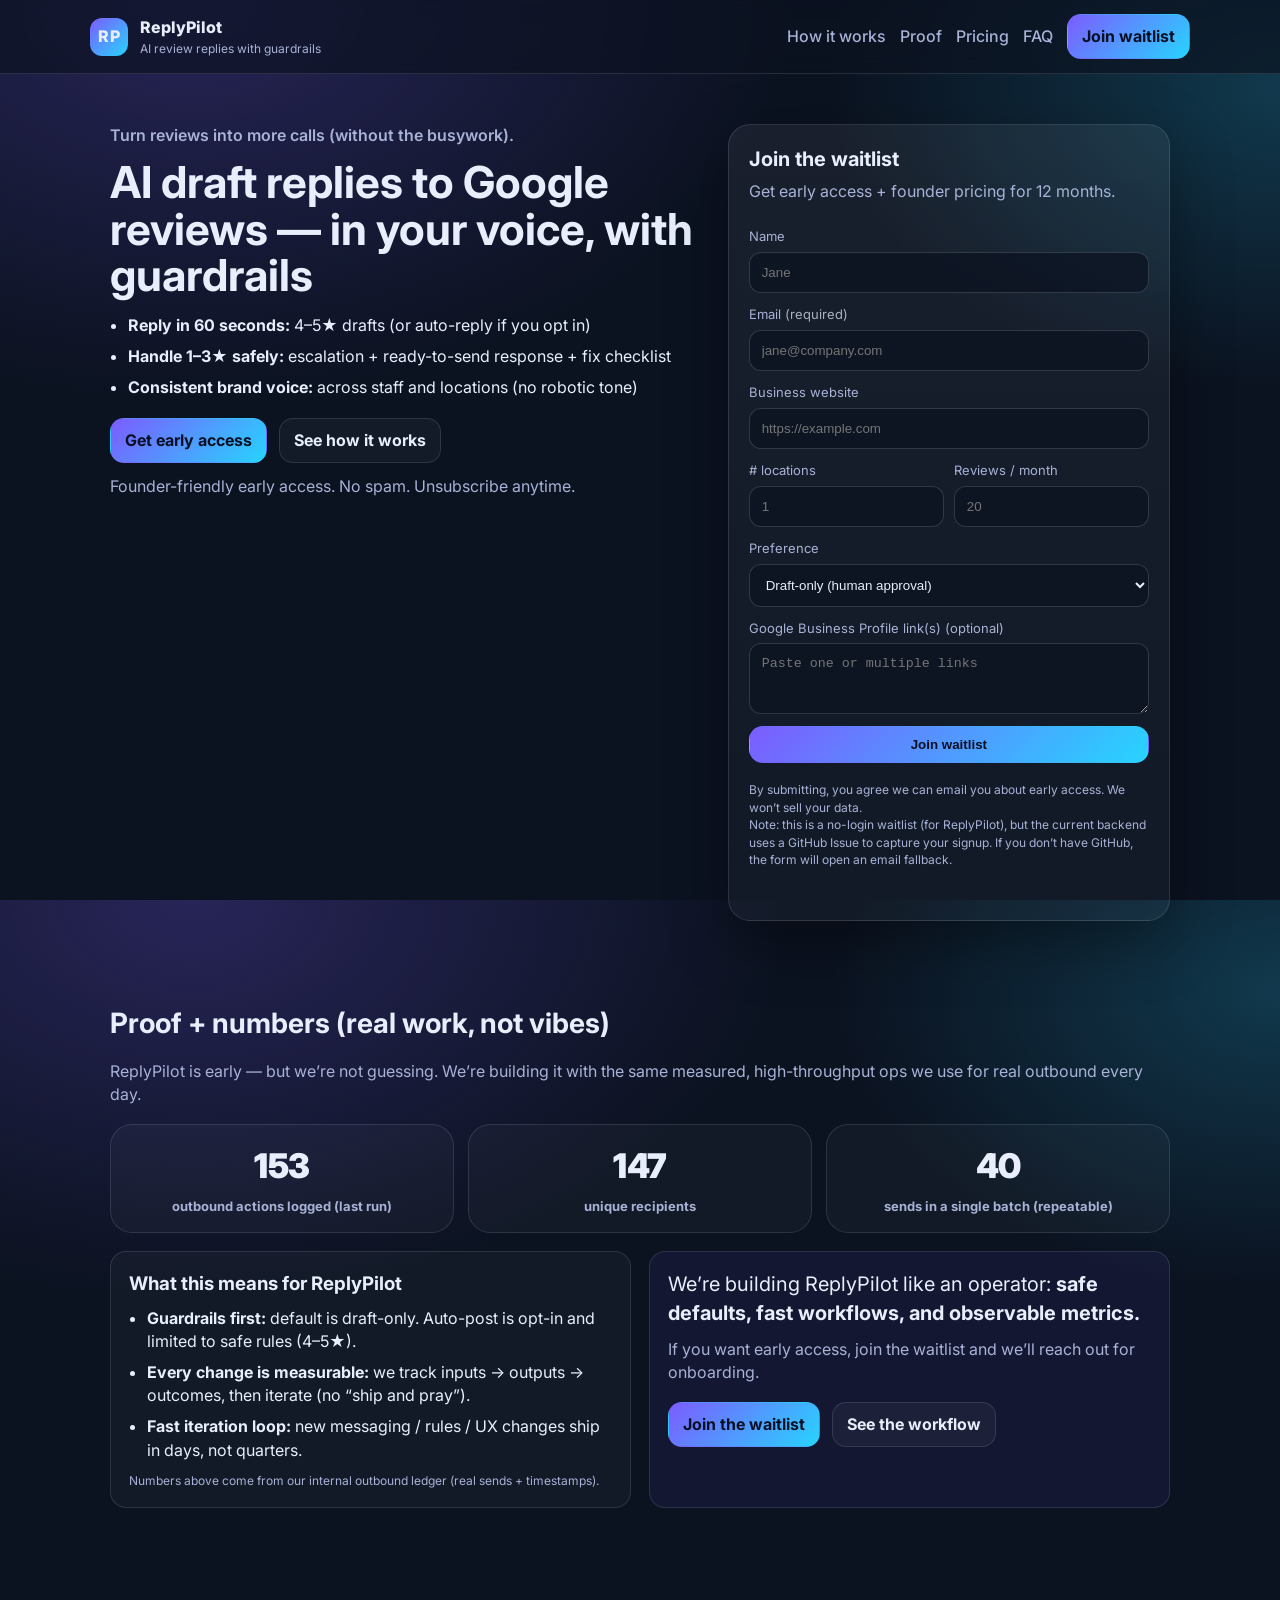
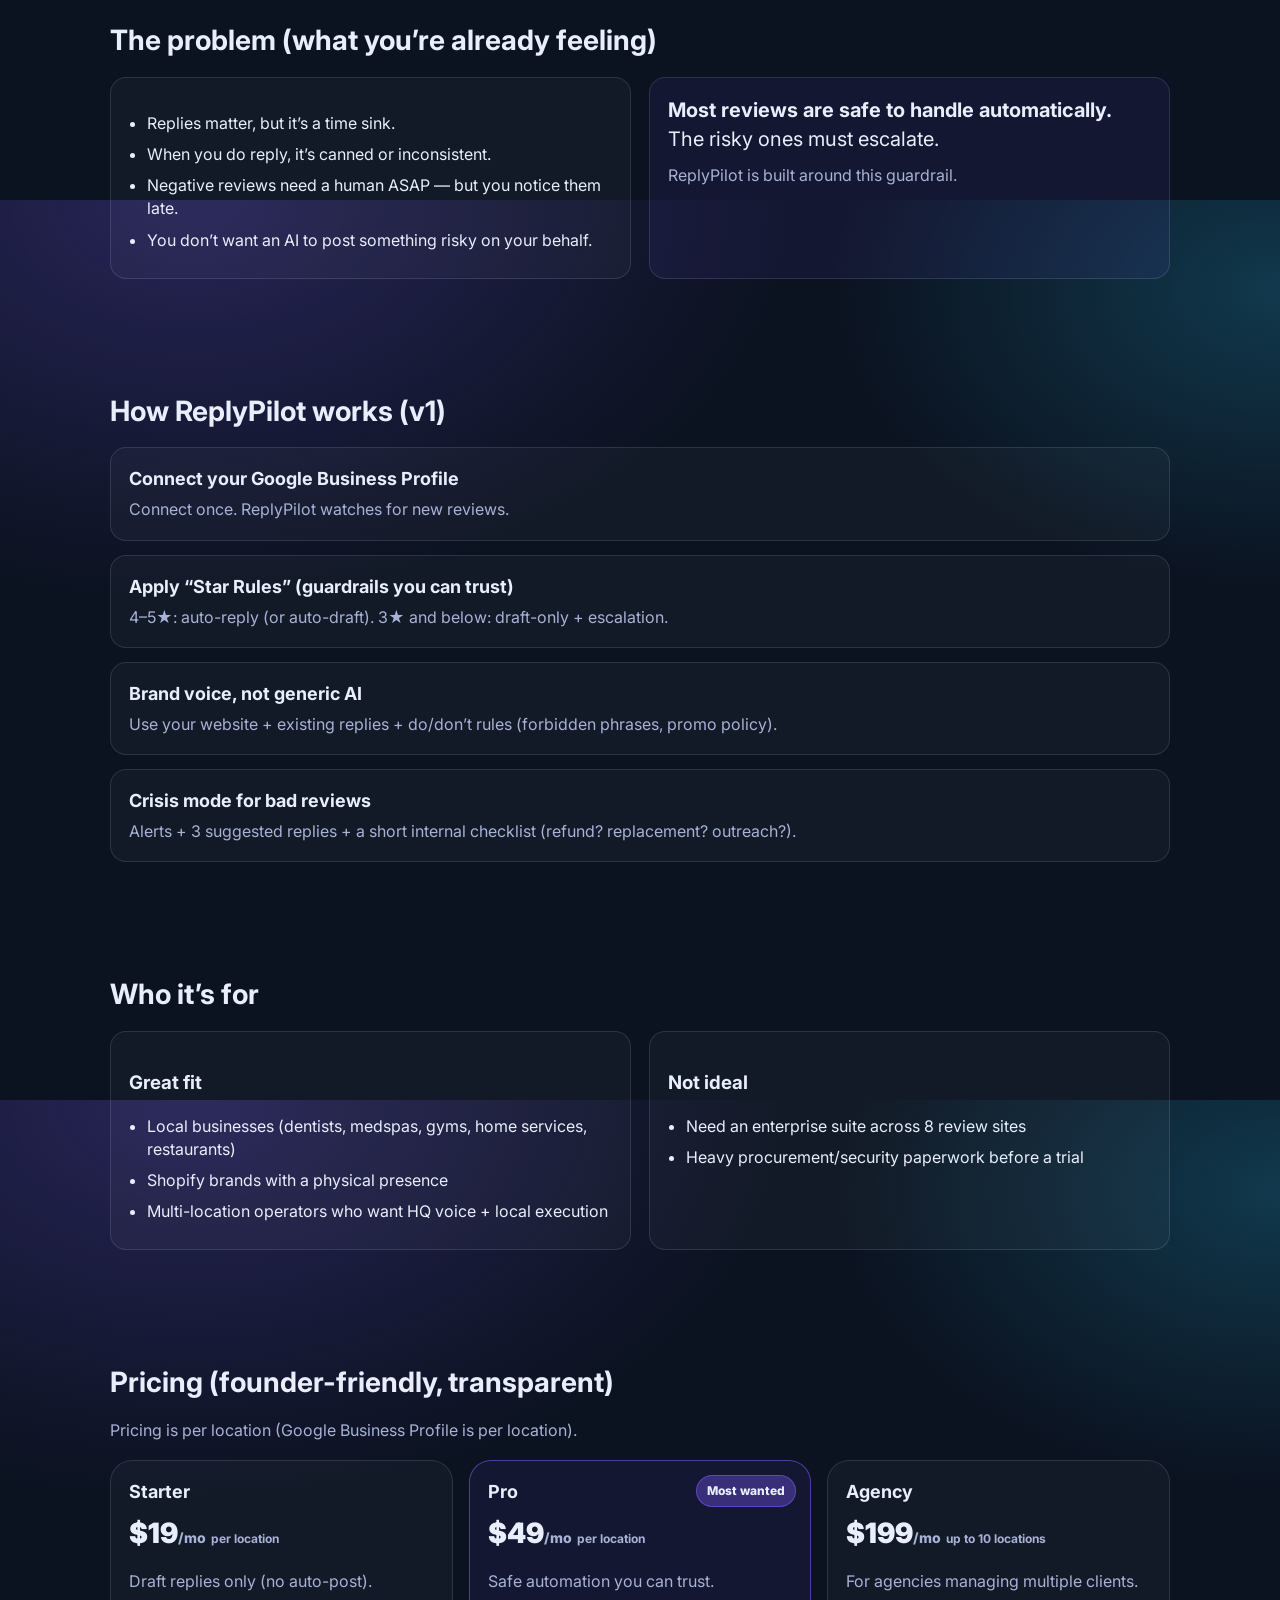
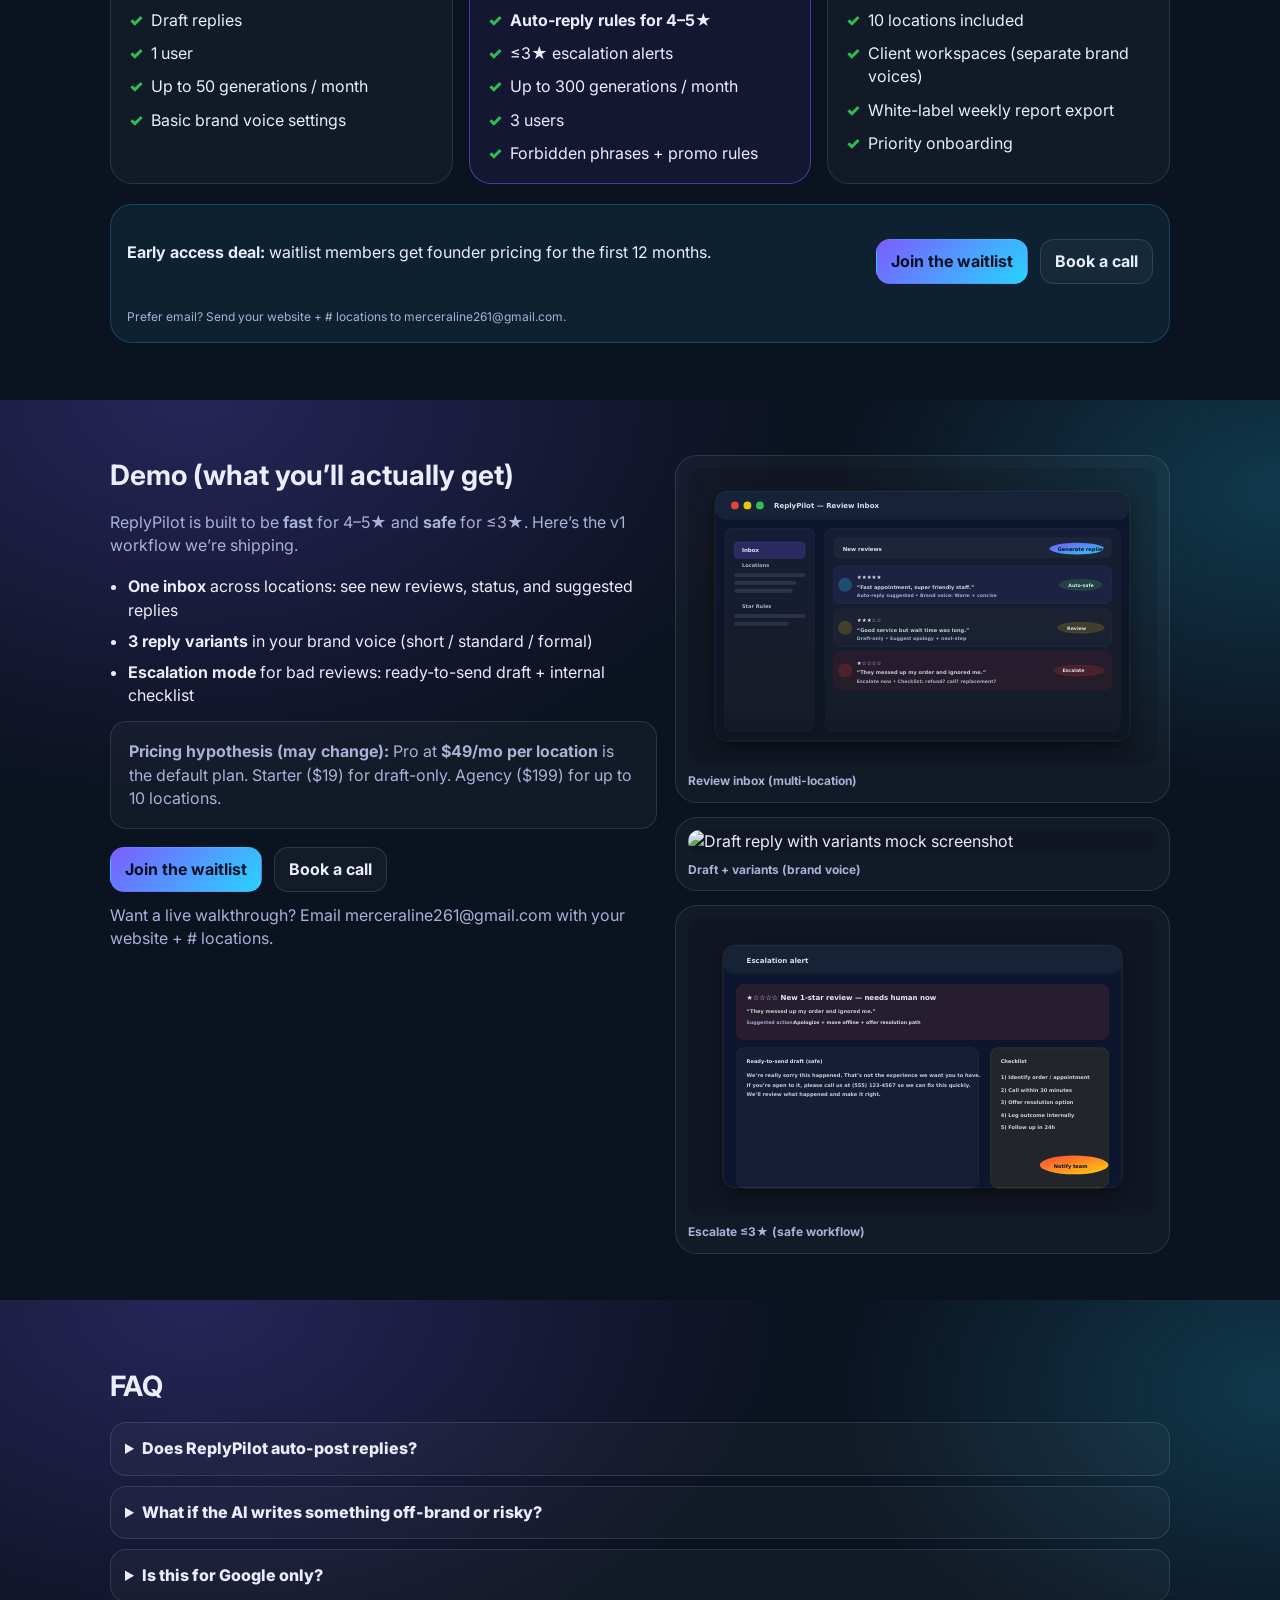
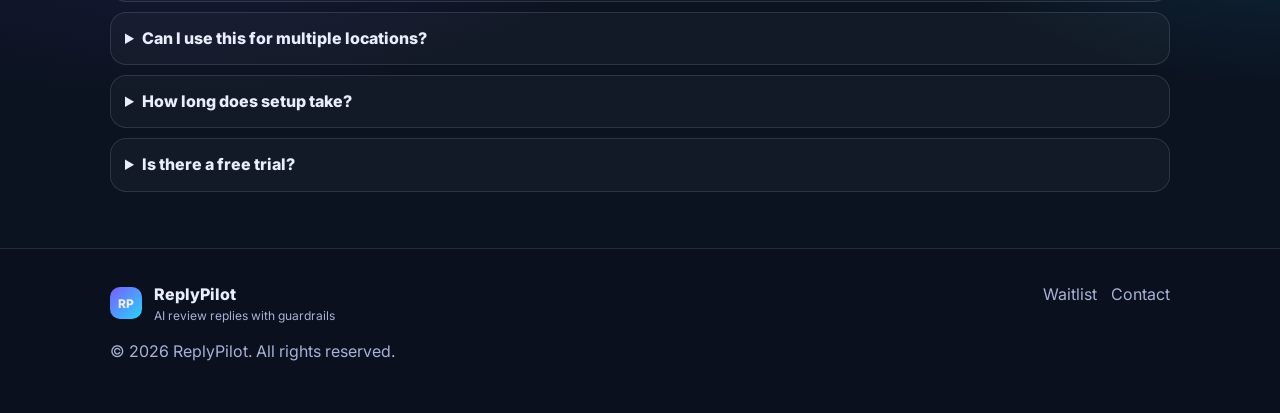
==== commit 641602ea: "Improve waitlist hero copy + add CTA A/B variant" ====
--- a/index.html
+++ b/index.html
@@ -50,18 +50,18 @@
       <section class="hero">
         <div class="container hero__grid">
           <div class="hero__copy">
-            <p class="eyebrow">Auto-handle the praise. Escalate the pain.</p>
-            <h1>Reply to Google reviews in minutes (without sounding robotic)</h1>
-
-            <ul class="bullets">
-              <li><strong>Auto-reply to 4–5★</strong> reviews using safe rules and on-brand language</li>
-              <li><strong>Escalate ≤3★</strong> reviews instantly with a ready-to-send response + checklist</li>
-              <li><strong>Draft-first mode</strong> if you want human approval before anything goes live</li>
+            <p class="eyebrow" id="hero_eyebrow">Turn reviews into more calls (without the busywork).</p>
+            <h1 id="hero_h1">AI draft replies to Google reviews — in your voice, with guardrails</h1>
+
+            <ul class="bullets" id="hero_bullets">
+              <li id="hero_b1"><strong>Reply in 60 seconds:</strong> 4–5★ drafts (or auto-reply if you opt in)</li>
+              <li id="hero_b2"><strong>Handle 1–3★ safely:</strong> escalation + ready-to-send response + fix checklist</li>
+              <li id="hero_b3"><strong>Consistent brand voice:</strong> across staff and locations (no robotic tone)</li>
             </ul>
 
             <div class="cta-row">
-              <a class="btn btn--primary" href="#waitlist">Join the waitlist</a>
-              <a class="btn btn--ghost" href="#demo">Book a 10-minute demo</a>
+              <a class="btn btn--primary" id="hero_cta_primary" href="#waitlist">Get early access</a>
+              <a class="btn btn--ghost" id="hero_cta_secondary" href="#how">See how it works</a>
             </div>
 
             <p class="subtext">Founder-friendly early access. No spam. Unsubscribe anytime.</p>
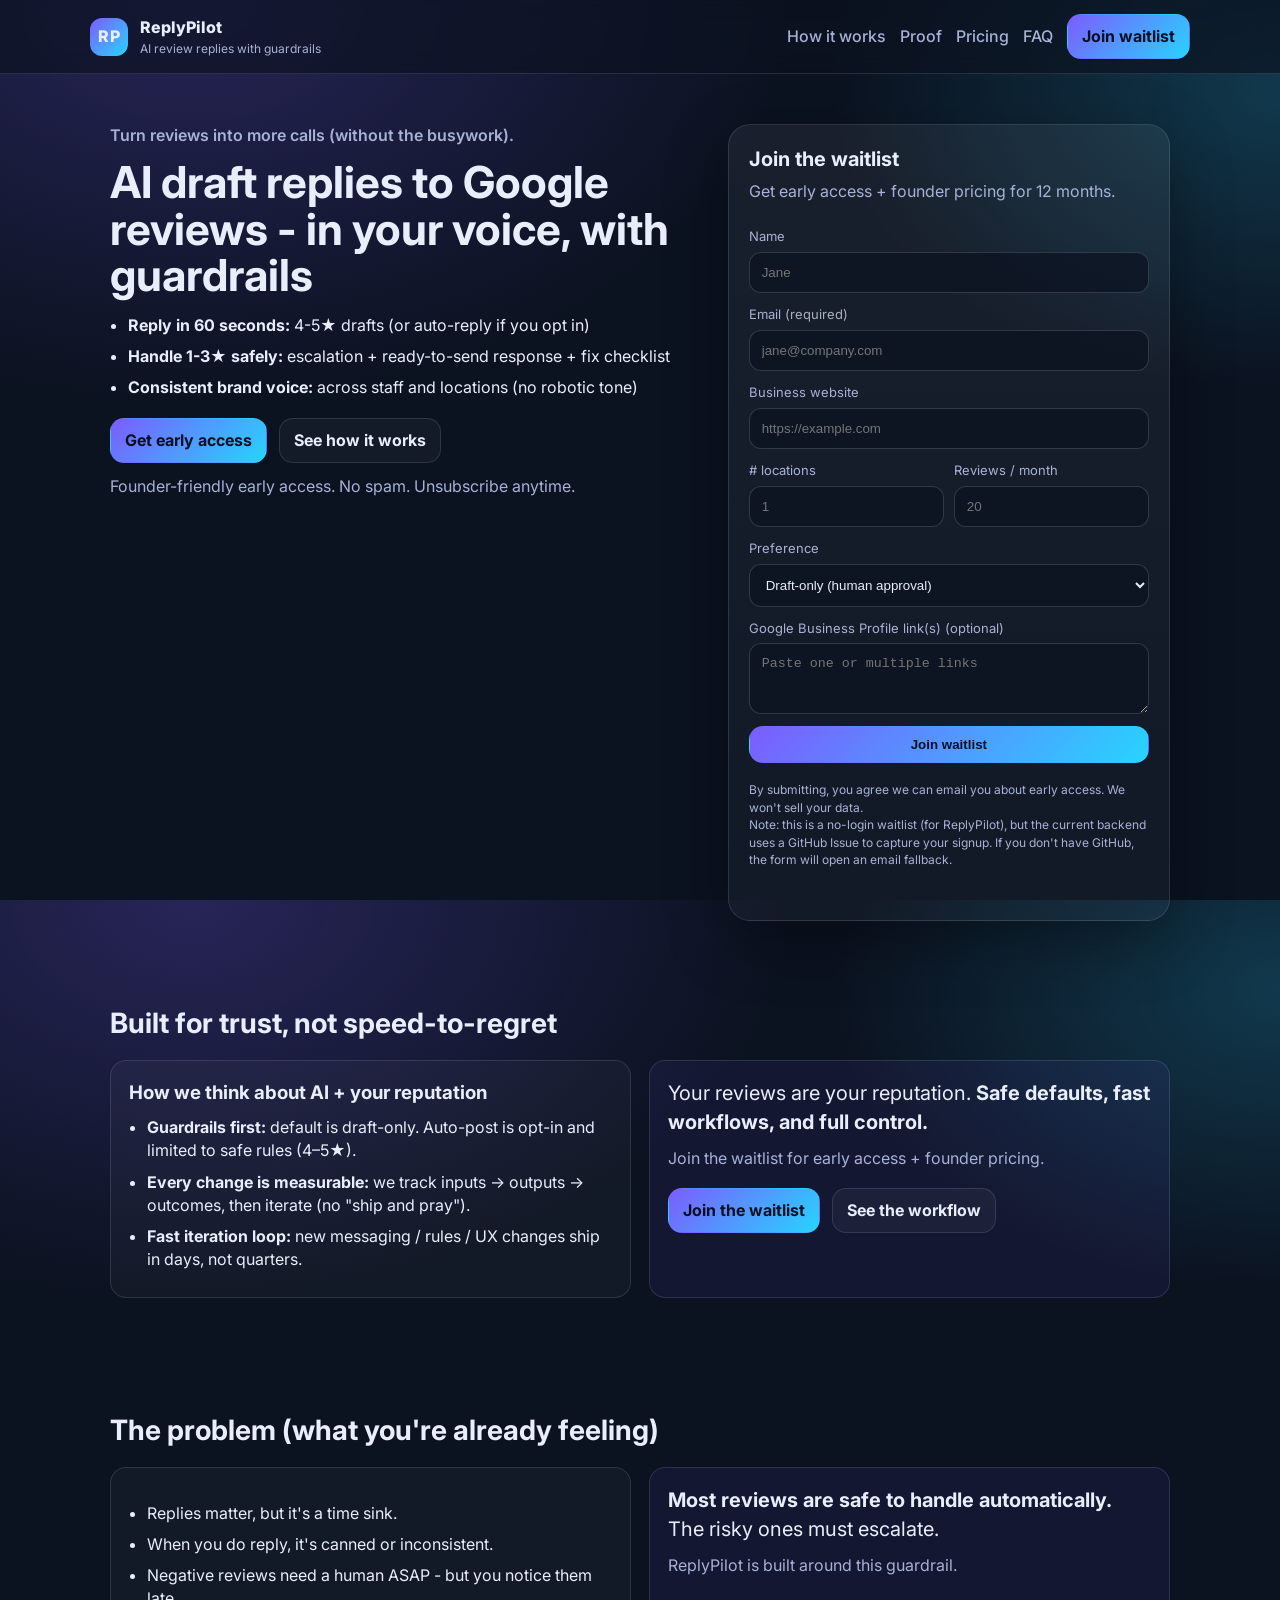
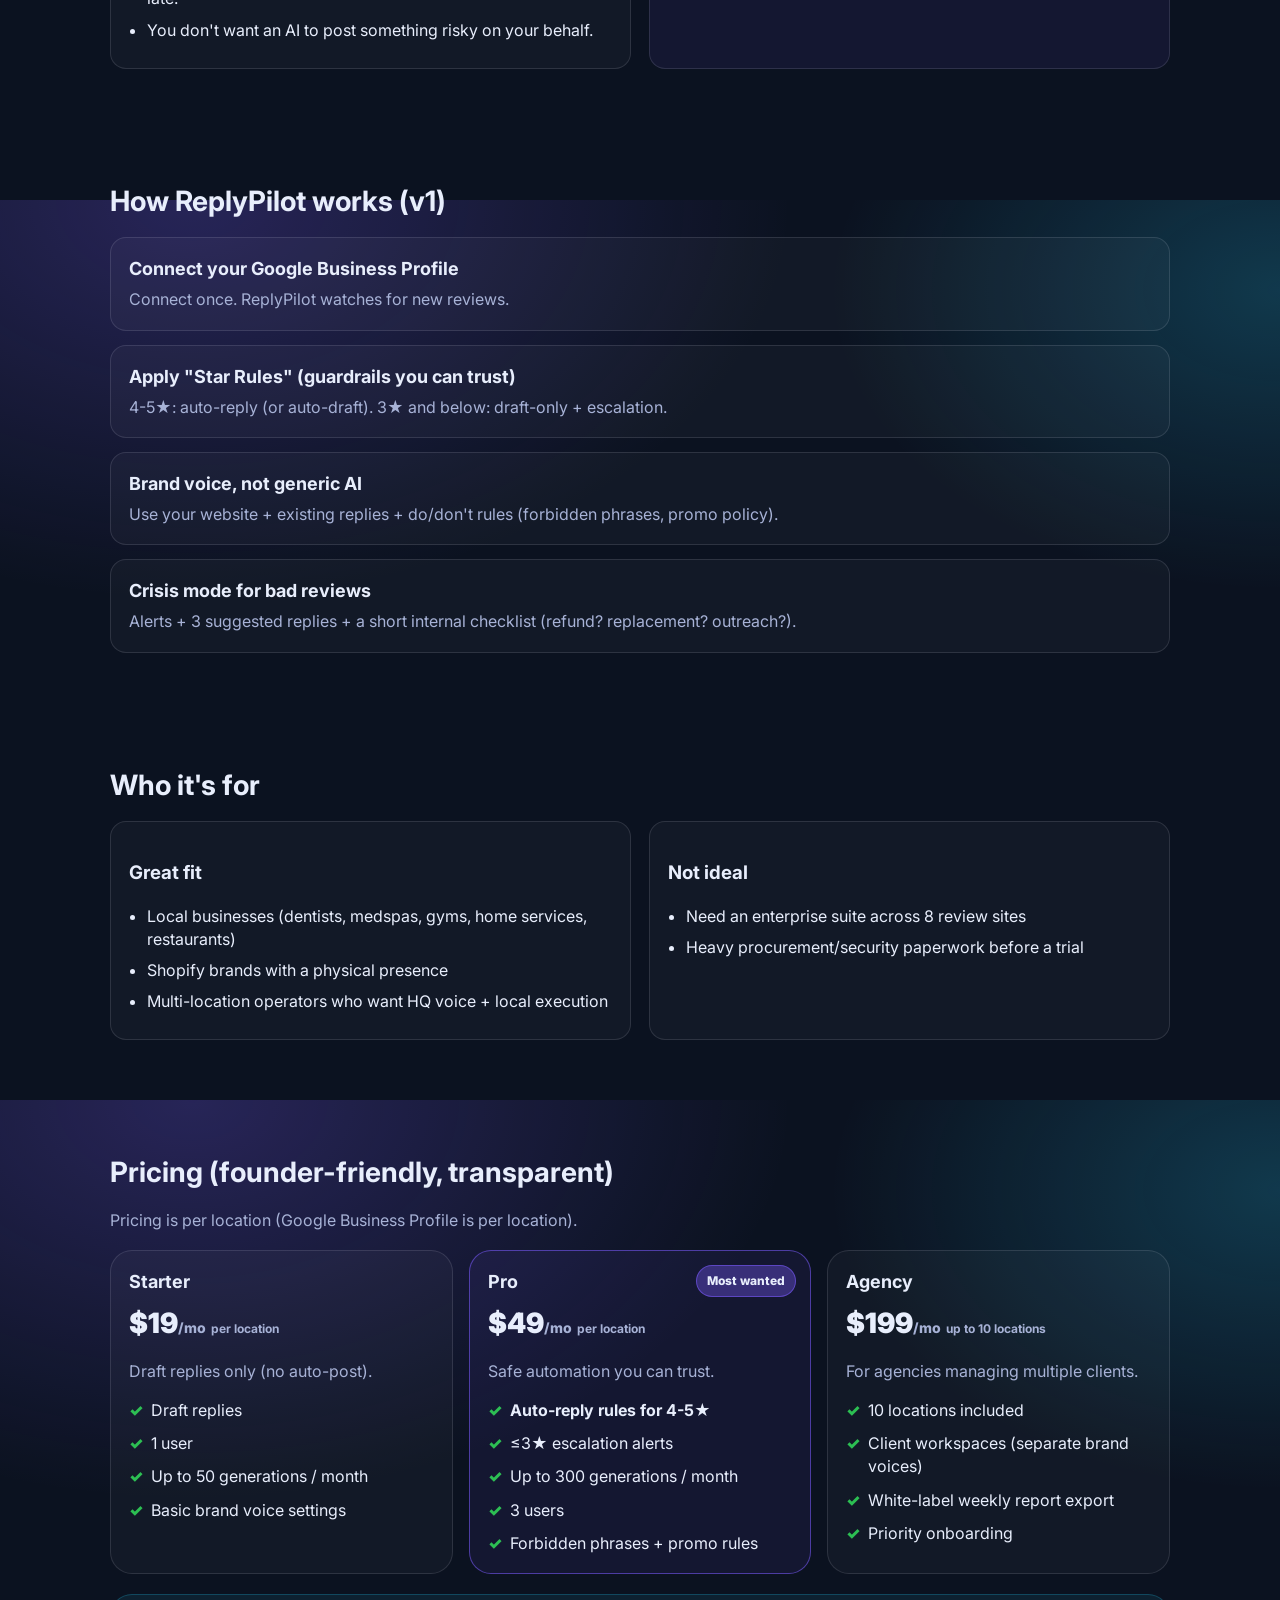
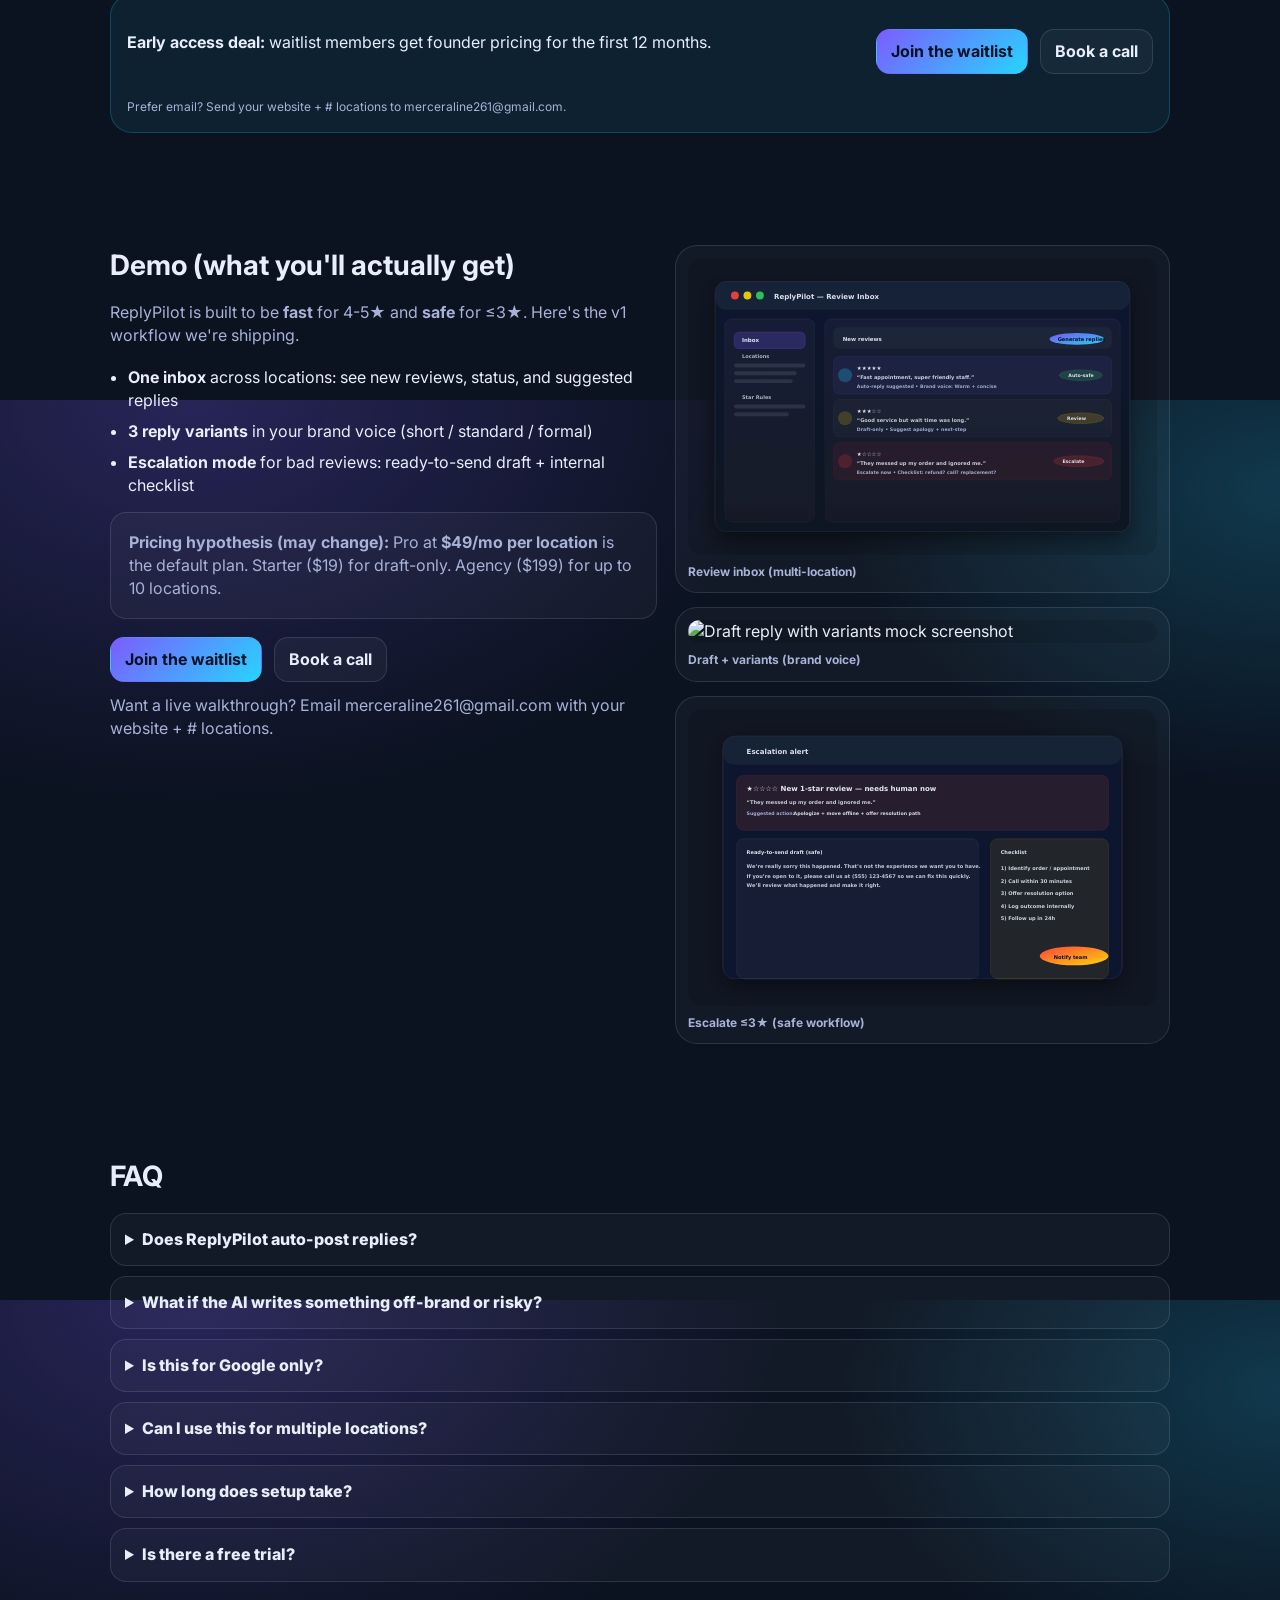
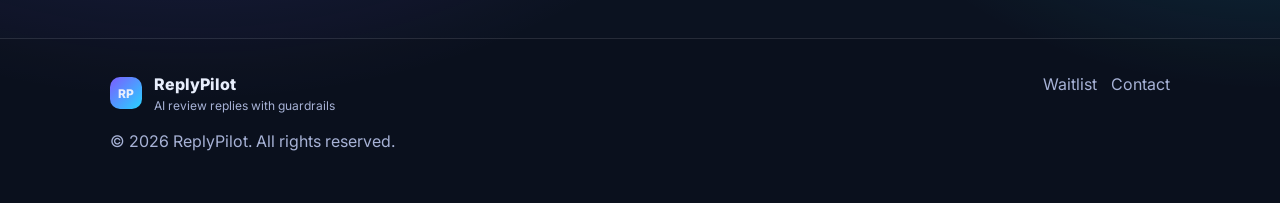
==== commit ab04cdad: "Remove embarrassing 'Proof + numbers' section showing internal outbound metrics Replaced with trust-" ====
--- a/index.html
+++ b/index.html
@@ -3,12 +3,12 @@
   <head>
     <meta charset="utf-8" />
     <meta name="viewport" content="width=device-width, initial-scale=1" />
-    <title>ReplyPilot — AI Review Replies for Google Business Profile</title>
+    <title>ReplyPilot - AI Review Replies for Google Business Profile</title>
     <meta
       name="description"
-      content="ReplyPilot helps local businesses reply to Google reviews fast, consistently, and in their brand voice—with safe guardrails. Join the waitlist for early access + founder pricing."
+      content="ReplyPilot helps local businesses reply to Google reviews fast, consistently, and in their brand voice-with safe guardrails. Join the waitlist for early access + founder pricing."
     />
-    <meta property="og:title" content="ReplyPilot — AI review replies with guardrails" />
+    <meta property="og:title" content="ReplyPilot - AI review replies with guardrails" />
     <meta
       property="og:description"
       content="Auto-handle the praise. Escalate the pain. Join the waitlist for early access + founder pricing."
@@ -23,6 +23,31 @@
       rel="stylesheet"
     />
     <link rel="stylesheet" href="./styles.css" />
+
+    <!-- Google Analytics / GA4 - Insert Measurement ID into GA_MEASUREMENT_ID below -->
+    <!-- If you prefer Plausible, replace this block with the Plausible script and set data-domain accordingly. -->
+    <script>
+      (function(){
+        // Prefer setting GA measurement ID via window.__RP_CONFIG__ or environment during deploy.
+        // Also supports a <meta name="ga-measurement-id" content="G-XXXX"> override in the page head.
+        var meta = document.querySelector('meta[name="ga-measurement-id"]');
+        var GA_MEASUREMENT_ID = (window.__RP_CONFIG__ && window.__RP_CONFIG__.ga) || (meta && meta.content) || 'GA_MEASUREMENT_ID_PLACEHOLDER';
+        if (GA_MEASUREMENT_ID && GA_MEASUREMENT_ID.indexOf('G-')===0) {
+          window.dataLayer = window.dataLayer || [];
+          function gtag(){dataLayer.push(arguments);}
+          gtag('js', new Date());
+          var s1 = document.createElement('script');
+          s1.async = true;
+          s1.src = 'https://www.googletagmanager.com/gtag/js?id=' + GA_MEASUREMENT_ID;
+          document.head.appendChild(s1);
+          s1.onload = function(){
+            gtag('config', GA_MEASUREMENT_ID, { 'anonymize_ip': true });
+          };
+        } else {
+          console.warn('ReplyPilot: GA_MEASUREMENT_ID not set. Pageview tracking disabled.');
+        }
+      })();
+    </script>
   </head>
 
   <body>
@@ -51,11 +76,11 @@
         <div class="container hero__grid">
           <div class="hero__copy">
             <p class="eyebrow" id="hero_eyebrow">Turn reviews into more calls (without the busywork).</p>
-            <h1 id="hero_h1">AI draft replies to Google reviews — in your voice, with guardrails</h1>
+            <h1 id="hero_h1">AI draft replies to Google reviews - in your voice, with guardrails</h1>
 
             <ul class="bullets" id="hero_bullets">
-              <li id="hero_b1"><strong>Reply in 60 seconds:</strong> 4–5★ drafts (or auto-reply if you opt in)</li>
-              <li id="hero_b2"><strong>Handle 1–3★ safely:</strong> escalation + ready-to-send response + fix checklist</li>
+              <li id="hero_b1"><strong>Reply in 60 seconds:</strong> 4-5★ drafts (or auto-reply if you opt in)</li>
+              <li id="hero_b2"><strong>Handle 1-3★ safely:</strong> escalation + ready-to-send response + fix checklist</li>
               <li id="hero_b3"><strong>Consistent brand voice:</strong> across staff and locations (no robotic tone)</li>
             </ul>
 
@@ -106,7 +131,7 @@
                   <span>Preference</span>
                   <select name="mode">
                     <option value="draft_only">Draft-only (human approval)</option>
-                    <option value="auto_reply_positive">Auto-reply 4–5★, escalate ≤3★</option>
+                    <option value="auto_reply_positive">Auto-reply 4-5★, escalate ≤3★</option>
                     <option value="unsure">Not sure yet</option>
                   </select>
                 </label>
@@ -137,10 +162,10 @@
                 </button>
 
                 <p class="fineprint">
-                  By submitting, you agree we can email you about early access. We won’t sell your data.
+                  By submitting, you agree we can email you about early access. We won't sell your data.
                   <br />
                   Note: this is a no-login waitlist (for ReplyPilot), but the current backend uses a GitHub Issue to capture your signup.
-                  If you don’t have GitHub, the form will open an email fallback.
+                  If you don't have GitHub, the form will open an email fallback.
                 </p>
 
                 <div class="form__status" role="status" aria-live="polite"></div>
@@ -152,46 +177,23 @@
 
       <section class="section" id="proof">
         <div class="container">
-          <h2>Proof + numbers (real work, not vibes)</h2>
-          <p class="section__lead">
-            ReplyPilot is early — but we’re not guessing. We’re building it with the same measured,
-            high-throughput ops we use for real outbound every day.
-          </p>
-
-          <div class="stats" role="list" aria-label="Proof statistics">
-            <div class="stat" role="listitem">
-              <div class="stat__num">153</div>
-              <div class="stat__label">outbound actions logged (last run)</div>
-            </div>
-            <div class="stat" role="listitem">
-              <div class="stat__num">147</div>
-              <div class="stat__label">unique recipients</div>
-            </div>
-            <div class="stat" role="listitem">
-              <div class="stat__num">40</div>
-              <div class="stat__label">sends in a single batch (repeatable)</div>
-            </div>
-          </div>
-
-          <div class="grid-2" style="margin-top:18px">
+          <h2>Built for trust, not speed-to-regret</h2>
+          <div class="grid-2">
             <div class="panel">
-              <h3 style="margin:0 0 10px">What this means for ReplyPilot</h3>
+              <h3 style="margin:0 0 10px">How we think about AI + your reputation</h3>
               <ul class="bullets" style="margin-top:0">
                 <li><strong>Guardrails first:</strong> default is draft-only. Auto-post is opt-in and limited to safe rules (4–5★).</li>
-                <li><strong>Every change is measurable:</strong> we track inputs → outputs → outcomes, then iterate (no “ship and pray”).</li>
+                <li><strong>Every change is measurable:</strong> we track inputs → outputs → outcomes, then iterate (no "ship and pray").</li>
                 <li><strong>Fast iteration loop:</strong> new messaging / rules / UX changes ship in days, not quarters.</li>
               </ul>
-              <p class="fineprint" style="margin-top:10px">
-                Numbers above come from our internal outbound ledger (real sends + timestamps).
-              </p>
             </div>
 
             <div class="panel panel--quote">
               <p class="quote">
-                We’re building ReplyPilot like an operator:
-                <strong>safe defaults, fast workflows, and observable metrics.</strong>
-              </p>
-              <p class="quote__sub">If you want early access, join the waitlist and we’ll reach out for onboarding.</p>
+                Your reviews are your reputation.
+                <strong>Safe defaults, fast workflows, and full control.</strong>
+              </p>
+              <p class="quote__sub">Join the waitlist for early access + founder pricing.</p>
               <div class="cta-row">
                 <a class="btn btn--primary" href="#waitlist">Join the waitlist</a>
                 <a class="btn btn--ghost" href="#demo">See the workflow</a>
@@ -203,14 +205,14 @@
 
       <section class="section" id="problem">
         <div class="container">
-          <h2>The problem (what you’re already feeling)</h2>
+          <h2>The problem (what you're already feeling)</h2>
           <div class="grid-2">
             <div class="panel">
               <ul class="bullets">
-                <li>Replies matter, but it’s a time sink.</li>
-                <li>When you do reply, it’s canned or inconsistent.</li>
-                <li>Negative reviews need a human ASAP — but you notice them late.</li>
-                <li>You don’t want an AI to post something risky on your behalf.</li>
+                <li>Replies matter, but it's a time sink.</li>
+                <li>When you do reply, it's canned or inconsistent.</li>
+                <li>Negative reviews need a human ASAP - but you notice them late.</li>
+                <li>You don't want an AI to post something risky on your behalf.</li>
               </ul>
             </div>
             <div class="panel panel--quote">
@@ -233,15 +235,15 @@
               <p>Connect once. ReplyPilot watches for new reviews.</p>
             </li>
             <li>
-              <h3>Apply “Star Rules” (guardrails you can trust)</h3>
-              <p>
-                4–5★: auto-reply (or auto-draft). 3★ and below: draft-only + escalation.
+              <h3>Apply "Star Rules" (guardrails you can trust)</h3>
+              <p>
+                4-5★: auto-reply (or auto-draft). 3★ and below: draft-only + escalation.
               </p>
             </li>
             <li>
               <h3>Brand voice, not generic AI</h3>
               <p>
-                Use your website + existing replies + do/don’t rules (forbidden phrases, promo policy).
+                Use your website + existing replies + do/don't rules (forbidden phrases, promo policy).
               </p>
             </li>
             <li>
@@ -256,7 +258,7 @@
 
       <section class="section" id="for">
         <div class="container">
-          <h2>Who it’s for</h2>
+          <h2>Who it's for</h2>
           <div class="grid-2">
             <div class="panel">
               <h3>Great fit</h3>
@@ -305,7 +307,7 @@
                 <p class="muted">Safe automation you can trust.</p>
               </div>
               <ul class="checklist">
-                <li><strong>Auto-reply rules for 4–5★</strong></li>
+                <li><strong>Auto-reply rules for 4-5★</strong></li>
                 <li>≤3★ escalation alerts</li>
                 <li>Up to 300 generations / month</li>
                 <li>3 users</li>
@@ -349,10 +351,10 @@
         <div class="container">
           <div class="demo">
             <div class="demo__copy">
-              <h2>Demo (what you’ll actually get)</h2>
+              <h2>Demo (what you'll actually get)</h2>
               <p class="section__lead">
-                ReplyPilot is built to be <strong>fast</strong> for 4–5★ and <strong>safe</strong> for ≤3★.
-                Here’s the v1 workflow we’re shipping.
+                ReplyPilot is built to be <strong>fast</strong> for 4-5★ and <strong>safe</strong> for ≤3★.
+                Here's the v1 workflow we're shipping.
               </p>
 
               <ul class="bullets demo__bullets">
@@ -407,7 +409,7 @@
             <details>
               <summary>Does ReplyPilot auto-post replies?</summary>
               <p>
-                Only if you turn it on — and only for reviews that match your safe rules (typically 4–5★).
+                Only if you turn it on - and only for reviews that match your safe rules (typically 4-5★).
                 Negative reviews default to draft-only + escalation.
               </p>
             </details>
@@ -421,7 +423,7 @@
             <details>
               <summary>Is this for Google only?</summary>
               <p>
-                V1 focuses on Google Business Profile because it’s where most SMB review volume lives.
+                V1 focuses on Google Business Profile because it's where most SMB review volume lives.
                 Other platforms may come later.
               </p>
             </details>
@@ -436,7 +438,7 @@
             <details>
               <summary>Is there a free trial?</summary>
               <p>
-                For early access, we’ll offer a short trial (or a “first month refundable”) depending on
+                For early access, we'll offer a short trial (or a "first month refundable") depending on
                 onboarding load.
               </p>
             </details>
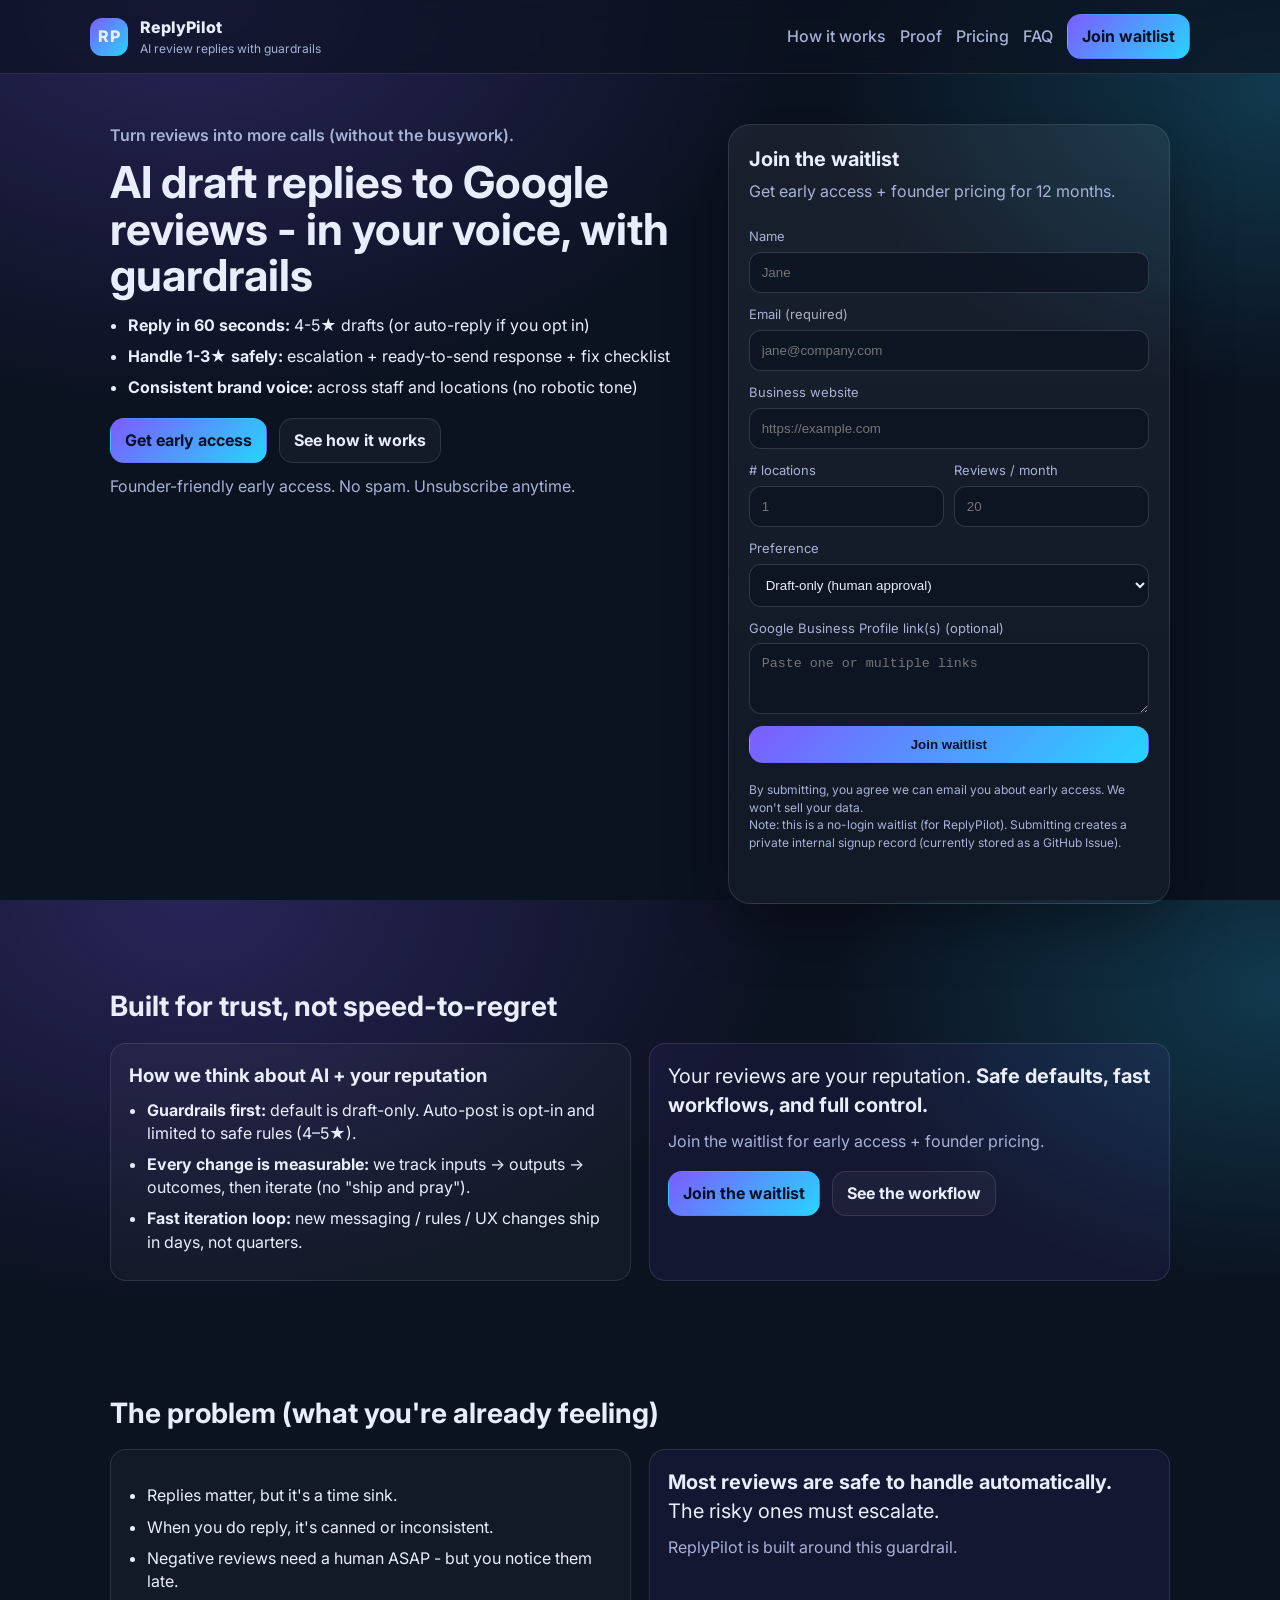
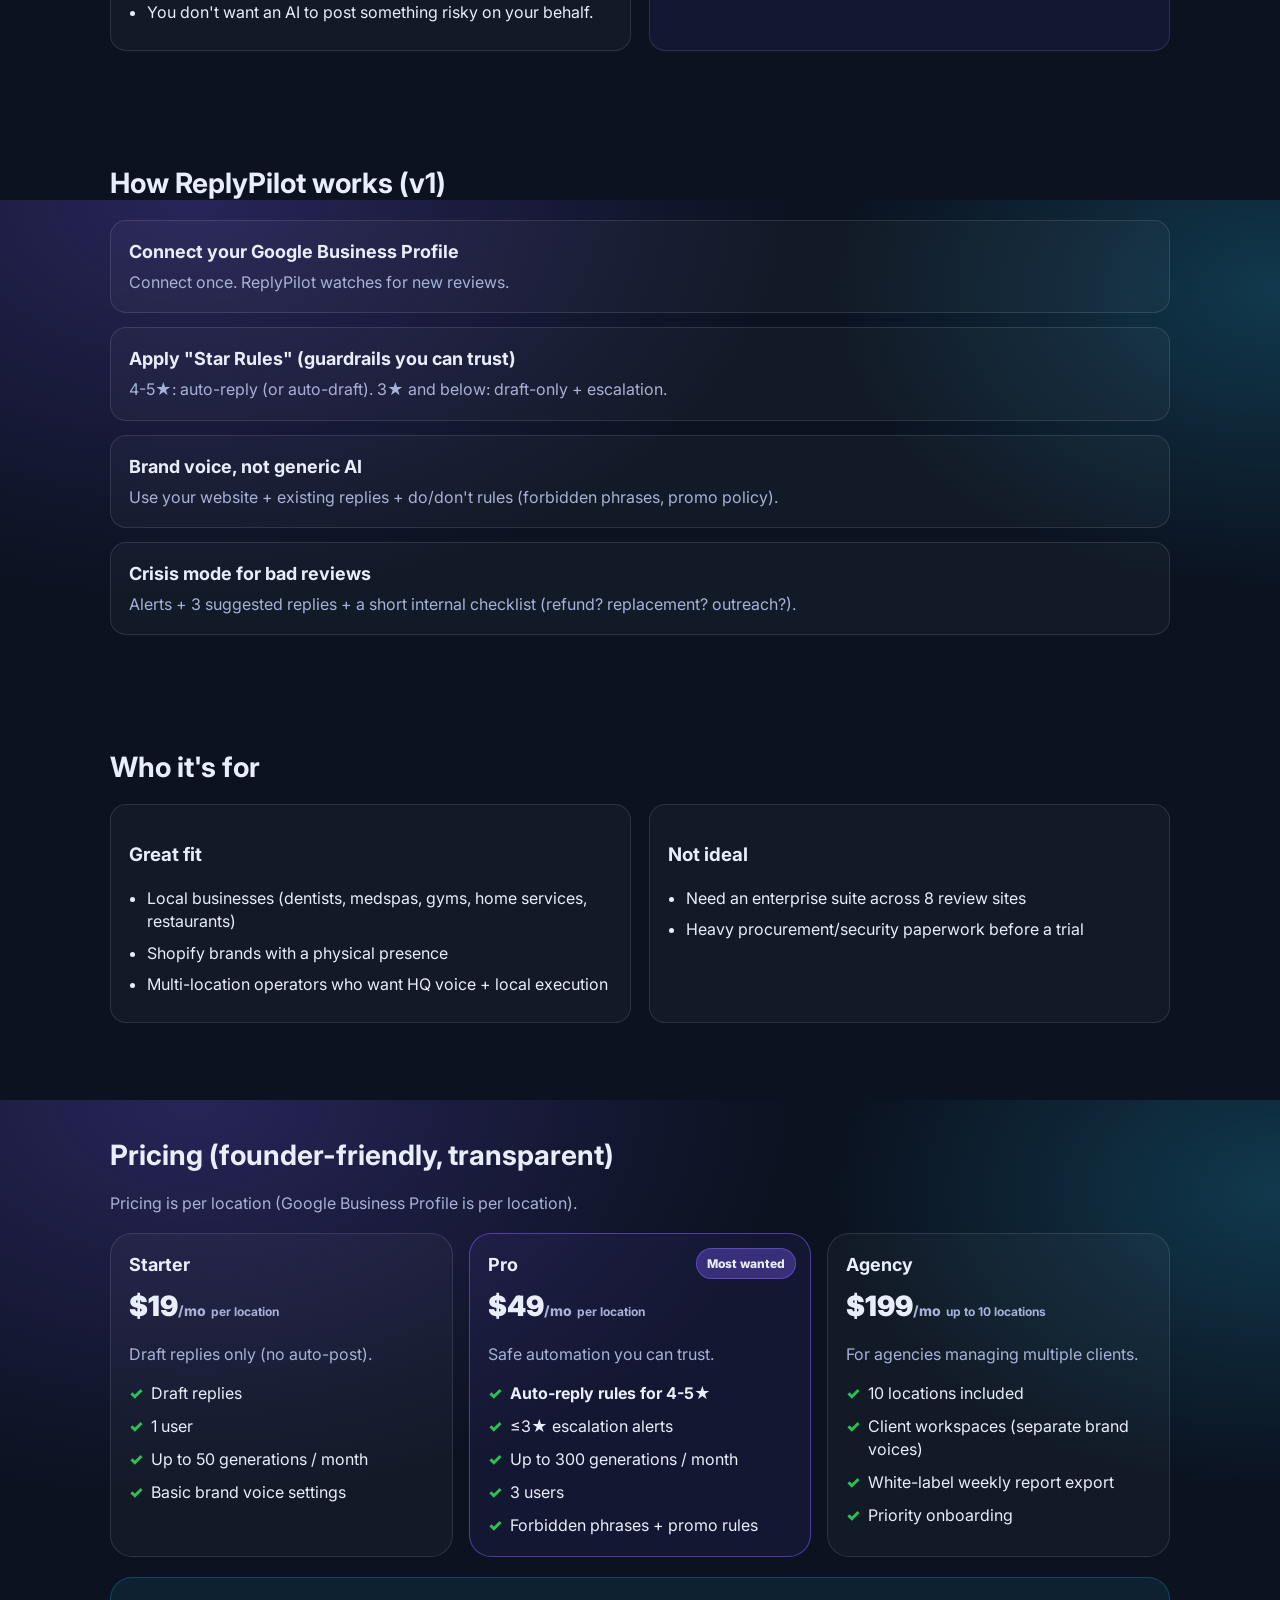
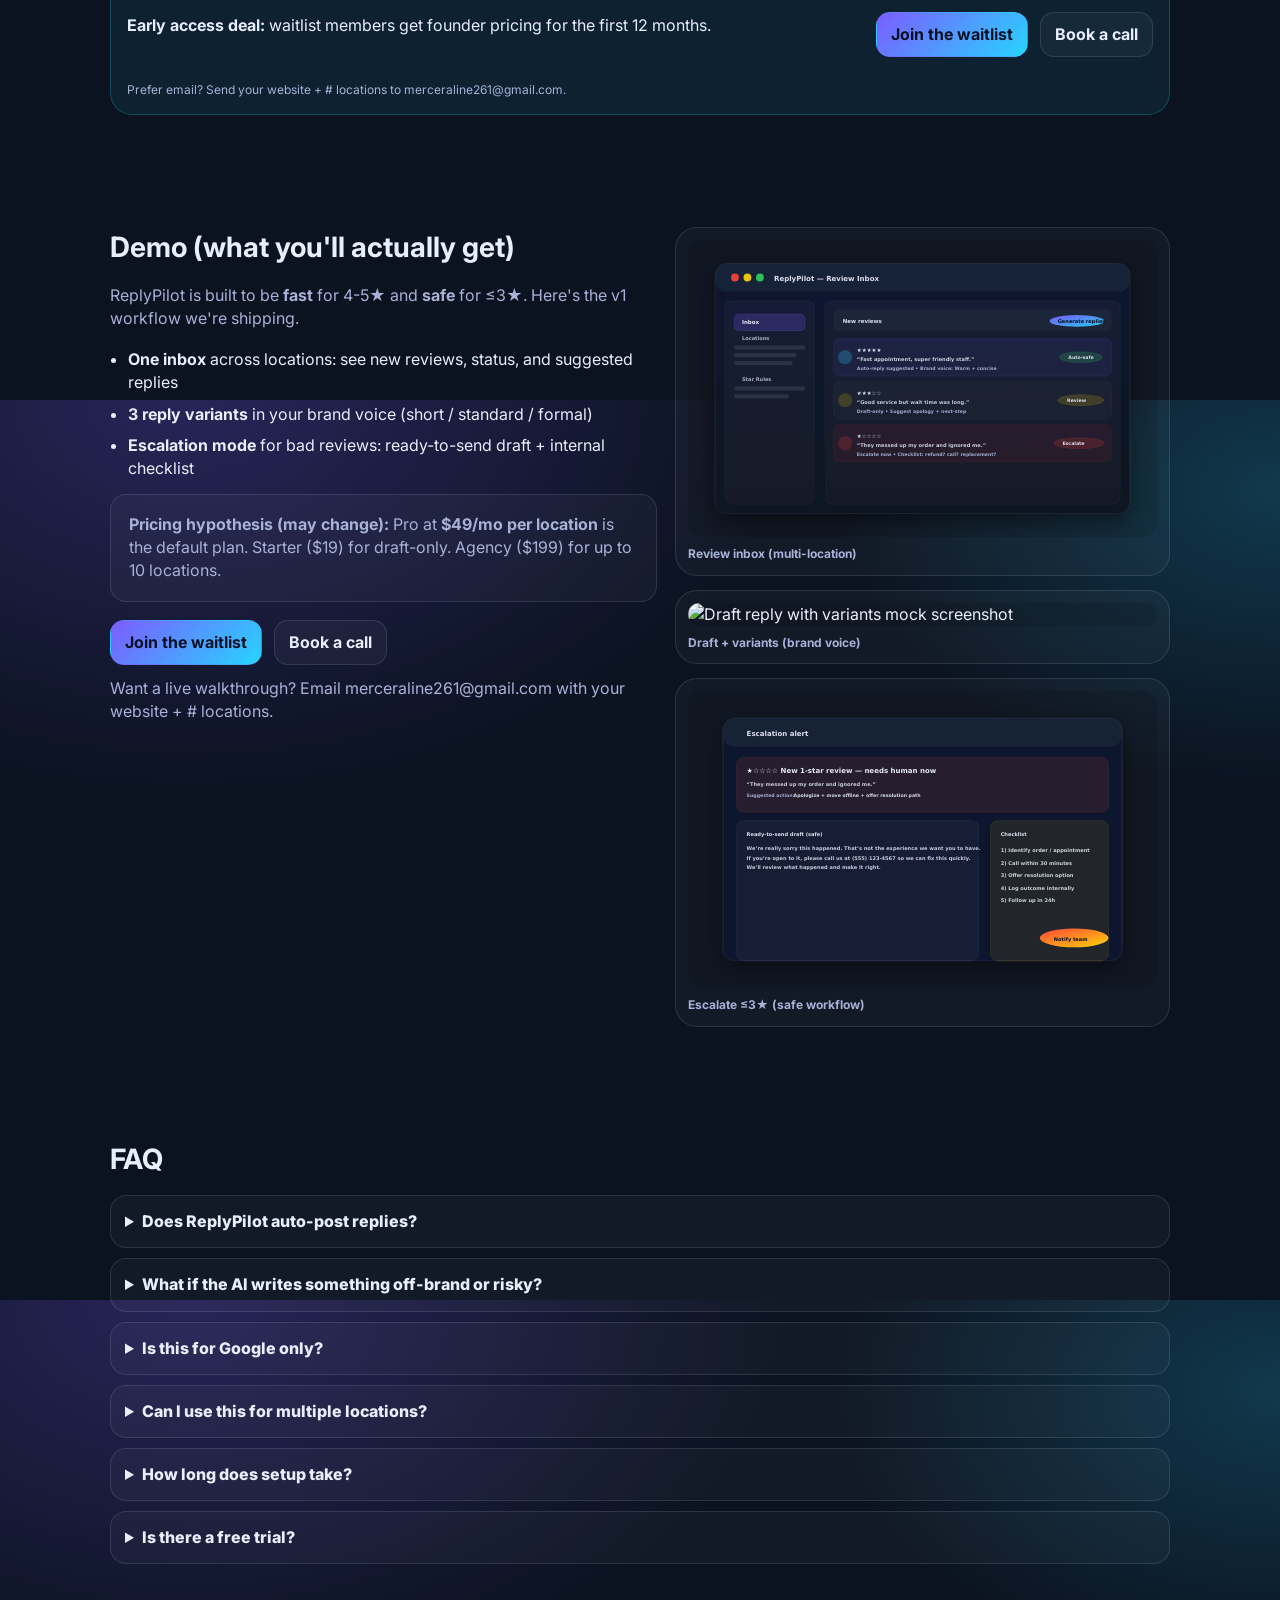
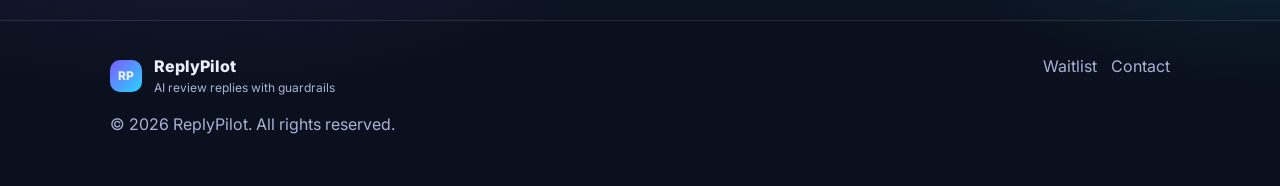
==== commit d3bd3e65: "Switch waitlist submit to direct relay endpoint" ====
--- a/index.html
+++ b/index.html
@@ -99,7 +99,7 @@
                 <p class="card__subtitle">Get early access + founder pricing for 12 months.</p>
               </div>
 
-              <form id="waitlist" class="form" autocomplete="on">
+              <form id="waitlist" class="form" autocomplete="on" method="POST">
                 <label class="field">
                   <span>Name</span>
                   <input name="name" type="text" placeholder="Jane" />
@@ -156,6 +156,7 @@
                 <input type="hidden" name="utm_term" value="" />
                 <input type="hidden" name="ref" value="" />
                 <input type="hidden" name="landing" value="" />
+                <input type="hidden" name="redirect_to" value="https://afunls.github.io/replypilot-waitlist/thank-you.html" />
 
                 <button class="btn btn--primary btn--full" type="submit">
                   Join waitlist
@@ -164,8 +165,7 @@
                 <p class="fineprint">
                   By submitting, you agree we can email you about early access. We won't sell your data.
                   <br />
-                  Note: this is a no-login waitlist (for ReplyPilot), but the current backend uses a GitHub Issue to capture your signup.
-                  If you don't have GitHub, the form will open an email fallback.
+                  Note: this is a no-login waitlist (for ReplyPilot). Submitting creates a private internal signup record (currently stored as a GitHub Issue).
                 </p>
 
                 <div class="form__status" role="status" aria-live="polite"></div>
